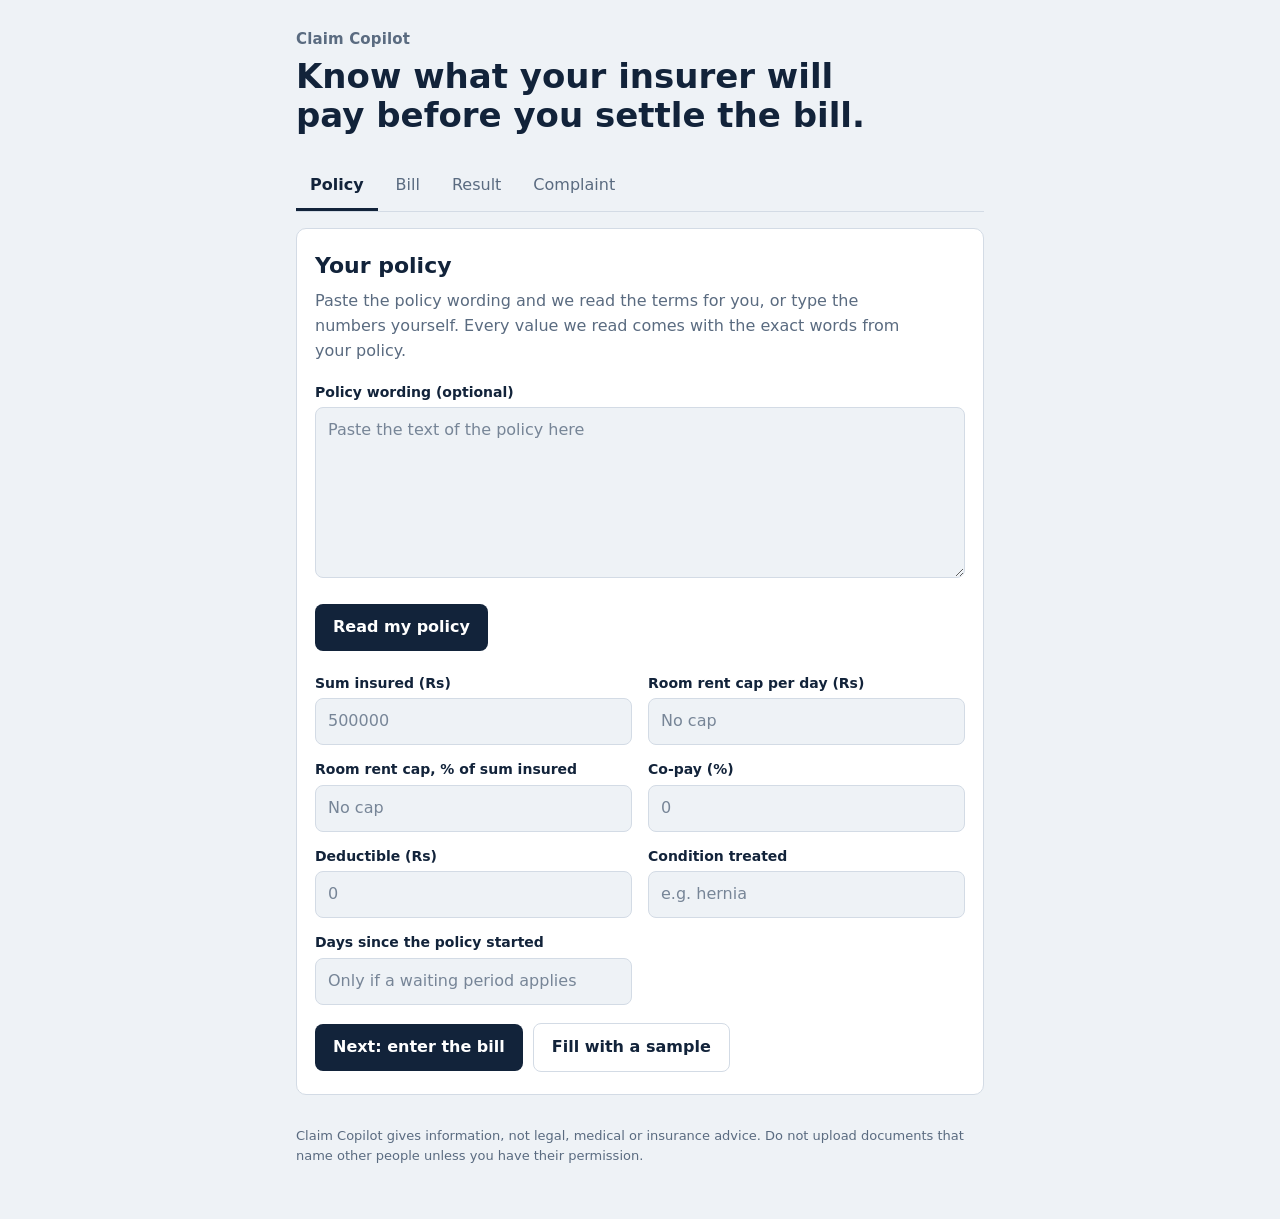
==== frontend/index.html @ 8feaf25f "Add Netlify frontend (receipt-style result, policy reading, complaint letter), CORS, clearer explana" ====
<!doctype html>
<html lang="en">
<head>
<meta charset="utf-8">
<meta name="viewport" content="width=device-width, initial-scale=1">
<title>Claim Copilot</title>
<meta name="description" content="Check what your health insurer will pay before you settle the hospital bill, and draft a complaint if a claim is cut.">
<link rel="stylesheet" href="styles.css">
</head>
<body>
<header class="top">
  <div class="wrap">
    <p class="brand">Claim Copilot</p>
    <p class="lede">Know what your insurer will pay before you settle the bill.</p>
  </div>
</header>

<main class="wrap">
  <nav class="steps" aria-label="Steps">
    <button class="step is-on" data-go="policy">Policy</button>
    <button class="step" data-go="bill">Bill</button>
    <button class="step" data-go="result">Result</button>
    <button class="step" data-go="letter">Complaint</button>
  </nav>

  <section id="policy" class="panel is-on" aria-labelledby="h-policy">
    <h2 id="h-policy">Your policy</h2>
    <p class="hint">Paste the policy wording and we read the terms for you, or type the numbers yourself. Every value we read comes with the exact words from your policy.</p>

    <label for="policy-text">Policy wording (optional)</label>
    <textarea id="policy-text" rows="6" placeholder="Paste the text of the policy here"></textarea>
    <div class="row">
      <button id="read-policy" class="btn">Read my policy</button>
      <span id="read-status" class="status" role="status"></span>
    </div>
    <div id="citations" class="citations" hidden></div>

    <div class="grid">
      <div><label for="f-si">Sum insured (Rs)</label><input id="f-si" inputmode="decimal" placeholder="500000"></div>
      <div><label for="f-cap">Room rent cap per day (Rs)</label><input id="f-cap" inputmode="decimal" placeholder="No cap"></div>
      <div><label for="f-pct">Room rent cap, % of sum insured</label><input id="f-pct" inputmode="decimal" placeholder="No cap"></div>
      <div><label for="f-copay">Co-pay (%)</label><input id="f-copay" inputmode="decimal" placeholder="0"></div>
      <div><label for="f-ded">Deductible (Rs)</label><input id="f-ded" inputmode="decimal" placeholder="0"></div>
      <div><label for="f-cond">Condition treated</label><input id="f-cond" placeholder="e.g. hernia"></div>
      <div><label for="f-age">Days since the policy started</label><input id="f-age" inputmode="numeric" placeholder="Only if a waiting period applies"></div>
    </div>
    <div class="row">
      <button class="btn" data-go="bill">Next: enter the bill</button>
      <button id="sample" class="btn quiet">Fill with a sample</button>
    </div>
  </section>

  <section id="bill" class="panel" aria-labelledby="h-bill">
    <h2 id="h-bill">The hospital bill</h2>
    <p class="hint">One line per item on the itemized bill. For room charges, add the number of days.</p>
    <div id="lines" class="lines"></div>
    <div class="row">
      <button id="add-line" class="btn quiet">Add a line</button>
      <label class="inline" for="f-proc">Procedure (optional)</label>
      <input id="f-proc" placeholder="e.g. knee replacement">
    </div>
    <p id="bill-total" class="total"></p>
    <div class="row">
      <button id="calc" class="btn">Check the bill</button>
      <span id="calc-status" class="status" role="status"></span>
    </div>
  </section>

  <section id="result" class="panel" aria-labelledby="h-result">
    <h2 id="h-result">What to expect</h2>
    <p class="empty" id="result-empty">Enter your policy and bill first, then check the bill.</p>
    <div id="receipt" class="receipt" hidden></div>
    <div id="findings" hidden>
      <h3>Worth asking the hospital</h3>
      <ul id="findings-list" class="findings"></ul>
    </div>
    <p class="fine">This is an estimate from the terms you gave us, not a decision by your insurer. The insurer's own assessment is final.</p>
    <div class="row"><button class="btn" data-go="letter" id="to-letter" hidden>Draft a complaint</button></div>
  </section>

  <section id="letter" class="panel" aria-labelledby="h-letter">
    <h2 id="h-letter">If the claim is rejected or cut</h2>
    <p class="hint">Start with the insurer. If they do not resolve it, the next steps are IRDAI's grievance system and then the Insurance Ombudsman. Check current time limits before you send.</p>
    <div class="grid">
      <div><label for="g-level">Send to</label>
        <select id="g-level">
          <option value="insurer_grievance_officer">Insurer's grievance officer</option>
          <option value="irdai">IRDAI grievance system</option>
          <option value="ombudsman">Insurance Ombudsman</option>
        </select></div>
      <div><label for="g-name">Your name</label><input id="g-name" placeholder="Your name"></div>
      <div><label for="g-insurer">Insurer</label><input id="g-insurer" placeholder="Insurer name"></div>
      <div><label for="g-policy">Policy number</label><input id="g-policy" placeholder="Policy number"></div>
      <div><label for="g-claim">Claim number</label><input id="g-claim" placeholder="Claim number"></div>
      <div><label for="g-amt">Amount in dispute (Rs)</label><input id="g-amt" inputmode="decimal"></div>
    </div>
    <label for="g-reason">Reason the insurer gave</label>
    <textarea id="g-reason" rows="2" placeholder="Copy the reason from the rejection or deduction letter"></textarea>
    <div class="row">
      <button id="draft" class="btn">Write the letter</button>
      <button id="copy" class="btn quiet" hidden>Copy letter</button>
      <span id="g-status" class="status" role="status"></span>
    </div>
    <pre id="letter-out" class="letter" hidden></pre>
  </section>
</main>

<footer class="wrap foot">
  <p>Claim Copilot gives information, not legal, medical or insurance advice. Do not upload documents that name other people unless you have their permission.</p>
</footer>

<script src="config.js"></script>
<script src="app.js"></script>
</body>
</html>
---- frontend/styles.css ----
:root {
  --bg: #eef2f6;
  --card: #ffffff;
  --ink: #12233a;
  --muted: #5a6b80;
  --line: #d3dbe5;
  --pay: #0b7a6b;       /* what the insurer pays */
  --cut: #a85a00;       /* deductions */
  --focus: #1b5fd1;
  --btn: #12233a;
  --btn-ink: #ffffff;
}
@media (prefers-color-scheme: dark) {
  :root {
    --bg: #0e1724; --card: #162234; --ink: #e8eef6; --muted: #98a8bc; --line: #2a3a50;
    --pay: #4fc3b0; --cut: #f0a954; --focus: #7aa9f5; --btn: #e8eef6; --btn-ink: #0e1724;
  }
}
* { box-sizing: border-box; }
body { margin: 0; background: var(--bg); color: var(--ink); font: 16px/1.55 system-ui, -apple-system, "Segoe UI", Roboto, sans-serif; }
.wrap { max-width: 720px; margin: 0 auto; padding: 0 16px; }
.top { padding: 28px 0 8px; }
.brand { margin: 0; font-weight: 700; font-size: 15px; color: var(--muted); letter-spacing: .01em; }
.lede { margin: 6px 0 0; font-size: clamp(24px, 6vw, 34px); line-height: 1.15; font-weight: 700; max-width: 18em; }

.steps { display: flex; gap: 4px; margin: 20px 0 16px; border-bottom: 1px solid var(--line); overflow-x: auto; }
.step { background: none; border: 0; border-bottom: 3px solid transparent; padding: 10px 14px; font: inherit; color: var(--muted); cursor: pointer; white-space: nowrap; }
.step.is-on { color: var(--ink); border-bottom-color: var(--ink); font-weight: 600; }

.panel { display: none; background: var(--card); border: 1px solid var(--line); border-radius: 10px; padding: 20px 18px 22px; }
.panel.is-on { display: block; }
h2 { margin: 0 0 6px; font-size: 22px; }
h3 { margin: 24px 0 8px; font-size: 16px; }
.hint { color: var(--muted); margin: 0 0 18px; max-width: 60ch; }
label { display: block; font-size: 14px; font-weight: 600; margin: 14px 0 4px; }
label.inline { display: inline-block; margin: 0 8px 0 12px; }
input, select, textarea { width: 100%; font: inherit; color: var(--ink); background: var(--bg); border: 1px solid var(--line); border-radius: 8px; padding: 10px 12px; }
textarea { resize: vertical; }
input::placeholder, textarea::placeholder { color: var(--muted); opacity: .8; }
:focus-visible { outline: 3px solid var(--focus); outline-offset: 2px; }
.grid { display: grid; grid-template-columns: repeat(auto-fit, minmax(210px, 1fr)); gap: 0 16px; margin-top: 8px; }
.row { display: flex; flex-wrap: wrap; align-items: center; gap: 10px; margin-top: 18px; }
.row input { width: auto; flex: 1 1 180px; }
.btn { background: var(--btn); color: var(--btn-ink); border: 0; border-radius: 8px; padding: 11px 18px; font: inherit; font-weight: 600; cursor: pointer; }
.btn.quiet { background: transparent; color: var(--ink); border: 1px solid var(--line); }
.btn:disabled { opacity: .5; cursor: progress; }
.status { color: var(--muted); font-size: 14px; }
.status.err { color: var(--cut); }

.citations { margin-top: 14px; border-left: 3px solid var(--pay); padding: 4px 0 4px 12px; font-size: 14px; }
.citations p { margin: 6px 0; }
.citations q { color: var(--muted); }
.citations .skipped { color: var(--cut); }

.lines { display: grid; gap: 10px; }
.line { display: grid; grid-template-columns: 1fr; gap: 6px; padding: 12px; border: 1px solid var(--line); border-radius: 8px; }
.line .pair { display: grid; grid-template-columns: 1fr 1fr 70px 36px; gap: 8px; }
.line .rm { background: none; border: 1px solid var(--line); border-radius: 8px; color: var(--muted); cursor: pointer; font-size: 18px; }
@media (max-width: 520px) { .line .pair { grid-template-columns: 1fr 1fr; } .line .pair .rm { grid-column: 2; } }
.total { font-weight: 600; margin: 14px 0 0; }

/* the receipt: the one element designed to be remembered */
.receipt { border: 1px solid var(--ink); border-radius: 4px; padding: 6px 0; margin: 14px 0 6px; background: var(--card); }
.r-row { display: flex; justify-content: space-between; gap: 16px; padding: 10px 16px; font-variant-numeric: tabular-nums; }
.r-row .amt { white-space: nowrap; font-weight: 600; }
.r-cut { color: var(--cut); border-top: 1px dashed var(--line); }
.r-cut .what { max-width: 36ch; }
.r-cite { margin: -6px 16px 8px; padding-left: 10px; border-left: 2px solid var(--cut); color: var(--muted); font-size: 13px; }
.r-sum { border-top: 2px solid var(--ink); font-size: 20px; }
.r-sum.pay .amt { color: var(--pay); }
.r-sum.you { border-top: 1px dashed var(--line); }
.r-warn { margin: 6px 16px 10px; font-size: 14px; color: var(--cut); }
.findings { padding-left: 18px; margin: 0; }
.findings li { margin: 8px 0; }
.empty, .fine { color: var(--muted); font-size: 14px; }
.letter { white-space: pre-wrap; background: var(--bg); border: 1px solid var(--line); border-radius: 8px; padding: 14px; margin-top: 16px; font: 14px/1.5 inherit; }
.foot { color: var(--muted); font-size: 13px; padding-top: 18px; padding-bottom: 40px; }
[hidden] { display: none !important; }
@media (prefers-reduced-motion: no-preference) {
  .receipt:not([hidden]) { animation: print .35s ease-out; }
  @keyframes print { from { clip-path: inset(0 0 100% 0); } to { clip-path: inset(0 0 0 0); } }
}
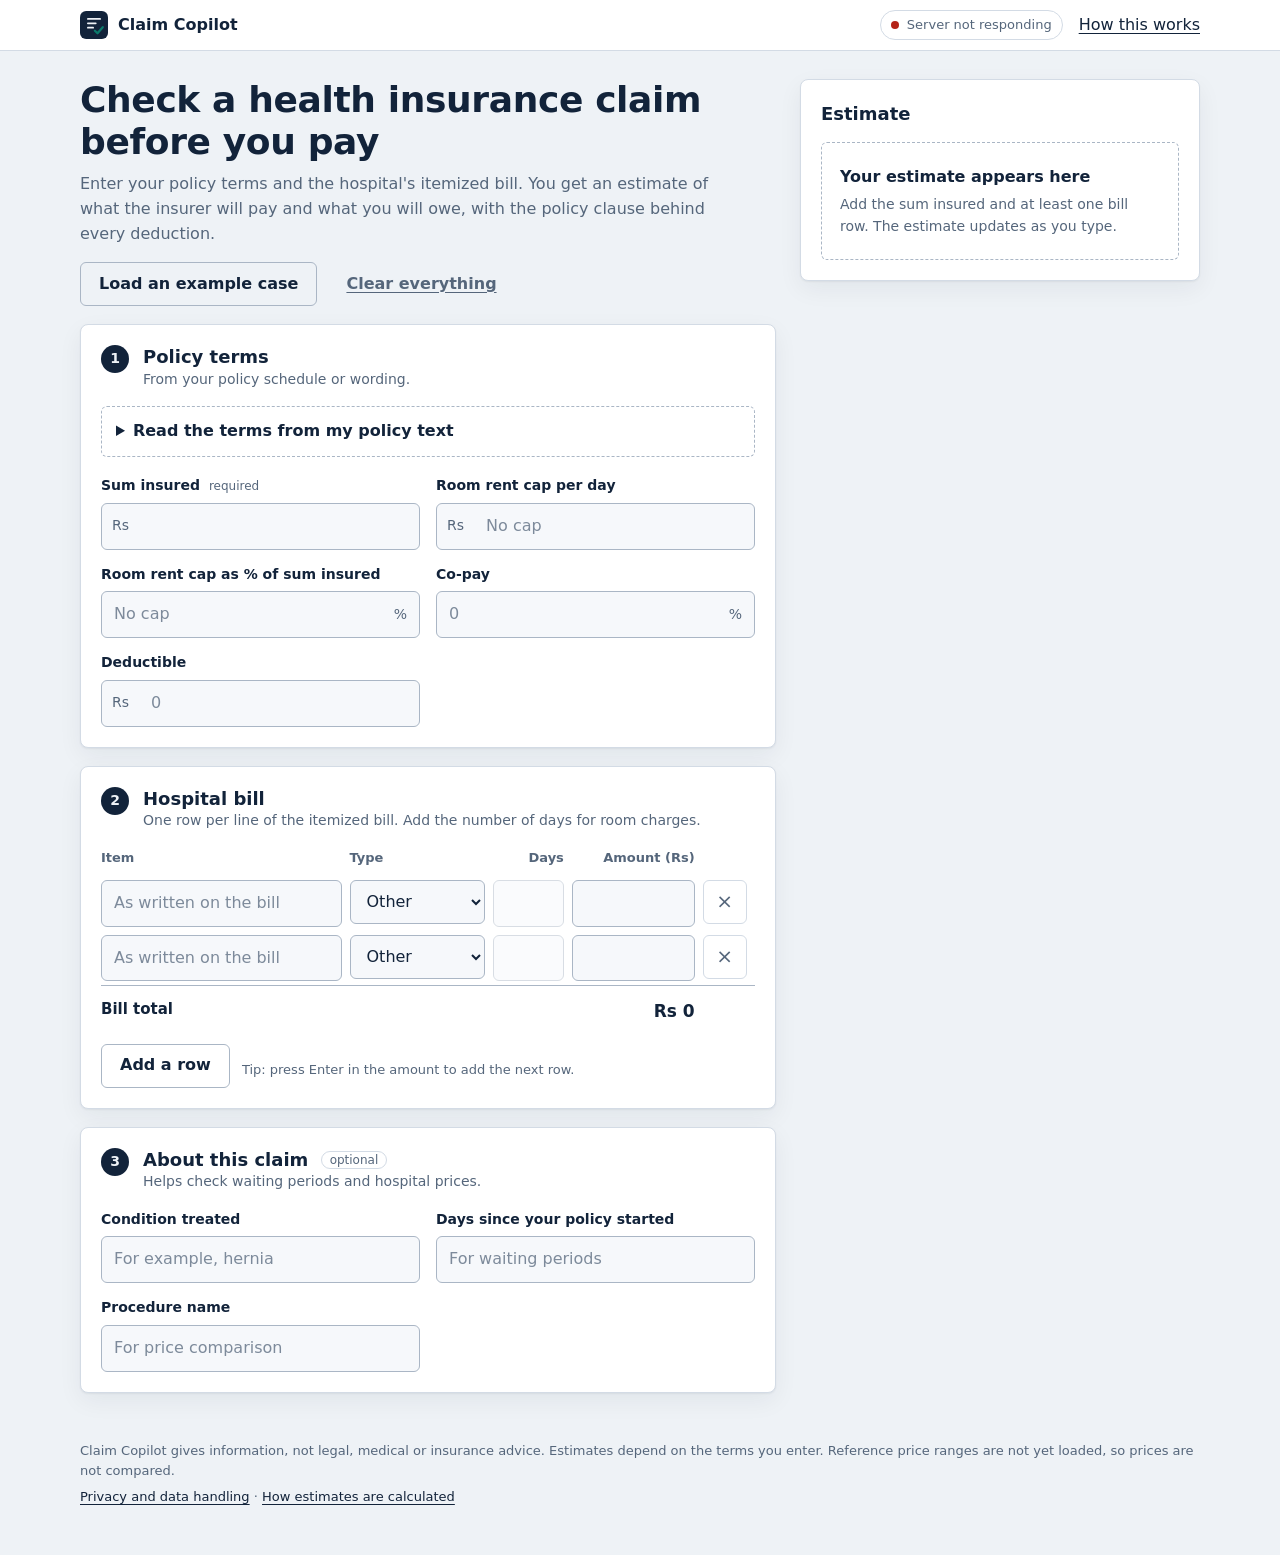
==== commit 4f92bbfb: "Redesign frontend: two-column workspace, live receipt, bill table, letter composer, print, CSP heade" ====
--- a/frontend/index.html
+++ b/frontend/index.html
@@ -3,111 +3,218 @@
 <head>
 <meta charset="utf-8">
 <meta name="viewport" content="width=device-width, initial-scale=1">
-<title>Claim Copilot</title>
-<meta name="description" content="Check what your health insurer will pay before you settle the hospital bill, and draft a complaint if a claim is cut.">
+<title>Claim Copilot: check a health insurance claim before you pay</title>
+<meta name="description" content="Estimate what your health insurer will pay, see exactly why, and draft a complaint if a claim is cut.">
+<meta name="referrer" content="no-referrer">
+<link rel="icon" href="icon.svg" type="image/svg+xml">
 <link rel="stylesheet" href="styles.css">
 </head>
 <body>
-<header class="top">
-  <div class="wrap">
-    <p class="brand">Claim Copilot</p>
-    <p class="lede">Know what your insurer will pay before you settle the bill.</p>
+<a class="skip" href="#workspace">Skip to the form</a>
+
+<header class="appbar">
+  <div class="appbar-in">
+    <a class="brand" href="./" aria-label="Claim Copilot home">
+      <svg class="mark" viewBox="0 0 32 32" aria-hidden="true"><rect width="32" height="32" rx="7" fill="currentColor"/><path d="M9 9h14M9 14h9M9 19h6" stroke="var(--bg)" stroke-width="2" stroke-linecap="round" fill="none"/><path d="M17 22.5l3 3 6-7" stroke="var(--pay)" stroke-width="2.6" stroke-linecap="round" stroke-linejoin="round" fill="none"/></svg>
+      <span>Claim Copilot</span>
+    </a>
+    <div class="appbar-r">
+      <p id="api-status" class="pill" data-state="checking" role="status"><span class="dot" aria-hidden="true"></span><span id="api-status-text">Connecting to the server</span></p>
+      <button class="link" id="open-method" type="button">How this works</button>
+    </div>
   </div>
 </header>
 
-<main class="wrap">
-  <nav class="steps" aria-label="Steps">
-    <button class="step is-on" data-go="policy">Policy</button>
-    <button class="step" data-go="bill">Bill</button>
-    <button class="step" data-go="result">Result</button>
-    <button class="step" data-go="letter">Complaint</button>
-  </nav>
-
-  <section id="policy" class="panel is-on" aria-labelledby="h-policy">
-    <h2 id="h-policy">Your policy</h2>
-    <p class="hint">Paste the policy wording and we read the terms for you, or type the numbers yourself. Every value we read comes with the exact words from your policy.</p>
-
-    <label for="policy-text">Policy wording (optional)</label>
-    <textarea id="policy-text" rows="6" placeholder="Paste the text of the policy here"></textarea>
-    <div class="row">
-      <button id="read-policy" class="btn">Read my policy</button>
-      <span id="read-status" class="status" role="status"></span>
-    </div>
-    <div id="citations" class="citations" hidden></div>
-
-    <div class="grid">
-      <div><label for="f-si">Sum insured (Rs)</label><input id="f-si" inputmode="decimal" placeholder="500000"></div>
-      <div><label for="f-cap">Room rent cap per day (Rs)</label><input id="f-cap" inputmode="decimal" placeholder="No cap"></div>
-      <div><label for="f-pct">Room rent cap, % of sum insured</label><input id="f-pct" inputmode="decimal" placeholder="No cap"></div>
-      <div><label for="f-copay">Co-pay (%)</label><input id="f-copay" inputmode="decimal" placeholder="0"></div>
-      <div><label for="f-ded">Deductible (Rs)</label><input id="f-ded" inputmode="decimal" placeholder="0"></div>
-      <div><label for="f-cond">Condition treated</label><input id="f-cond" placeholder="e.g. hernia"></div>
-      <div><label for="f-age">Days since the policy started</label><input id="f-age" inputmode="numeric" placeholder="Only if a waiting period applies"></div>
-    </div>
-    <div class="row">
-      <button class="btn" data-go="bill">Next: enter the bill</button>
-      <button id="sample" class="btn quiet">Fill with a sample</button>
-    </div>
-  </section>
-
-  <section id="bill" class="panel" aria-labelledby="h-bill">
-    <h2 id="h-bill">The hospital bill</h2>
-    <p class="hint">One line per item on the itemized bill. For room charges, add the number of days.</p>
-    <div id="lines" class="lines"></div>
-    <div class="row">
-      <button id="add-line" class="btn quiet">Add a line</button>
-      <label class="inline" for="f-proc">Procedure (optional)</label>
-      <input id="f-proc" placeholder="e.g. knee replacement">
-    </div>
-    <p id="bill-total" class="total"></p>
-    <div class="row">
-      <button id="calc" class="btn">Check the bill</button>
-      <span id="calc-status" class="status" role="status"></span>
-    </div>
-  </section>
-
-  <section id="result" class="panel" aria-labelledby="h-result">
-    <h2 id="h-result">What to expect</h2>
-    <p class="empty" id="result-empty">Enter your policy and bill first, then check the bill.</p>
-    <div id="receipt" class="receipt" hidden></div>
-    <div id="findings" hidden>
-      <h3>Worth asking the hospital</h3>
-      <ul id="findings-list" class="findings"></ul>
-    </div>
-    <p class="fine">This is an estimate from the terms you gave us, not a decision by your insurer. The insurer's own assessment is final.</p>
-    <div class="row"><button class="btn" data-go="letter" id="to-letter" hidden>Draft a complaint</button></div>
-  </section>
-
-  <section id="letter" class="panel" aria-labelledby="h-letter">
-    <h2 id="h-letter">If the claim is rejected or cut</h2>
-    <p class="hint">Start with the insurer. If they do not resolve it, the next steps are IRDAI's grievance system and then the Insurance Ombudsman. Check current time limits before you send.</p>
-    <div class="grid">
-      <div><label for="g-level">Send to</label>
+<main class="layout">
+  <div class="workspace" id="workspace">
+    <div class="intro">
+      <h1>Check a health insurance claim before you pay</h1>
+      <p>Enter your policy terms and the hospital's itemized bill. You get an estimate of what the insurer will pay and what you will owe, with the policy clause behind every deduction.</p>
+      <div class="intro-actions">
+        <button class="btn quiet" id="sample" type="button">Load an example case</button>
+        <button class="btn text" id="reset" type="button">Clear everything</button>
+      </div>
+    </div>
+
+    <section class="card" aria-labelledby="h-policy">
+      <header class="card-h">
+        <span class="num" aria-hidden="true">1</span>
+        <div><h2 id="h-policy">Policy terms</h2><p class="sub">From your policy schedule or wording.</p></div>
+      </header>
+
+      <details class="reader" id="reader">
+        <summary>Read the terms from my policy text</summary>
+        <div class="reader-body">
+          <label for="policy-text">Paste the policy wording</label>
+          <textarea id="policy-text" rows="6" maxlength="60000" placeholder="Paste text copied from your policy document"></textarea>
+          <p class="note">The text is sent to our server and to an AI provider (Groq) to find the terms. We do not save it. Every value it finds must match your own words, or it is discarded. <button class="link" type="button" data-open="privacy">Details</button></p>
+          <div class="row">
+            <button id="read-policy" class="btn" type="button">Read terms</button>
+            <span id="read-status" class="status" role="status"></span>
+          </div>
+        </div>
+      </details>
+
+      <div class="grid">
+        <div class="field"><label for="f-si">Sum insured <span class="req">required</span></label>
+          <div class="affix"><span>Rs</span><input id="f-si" inputmode="decimal" autocomplete="off" aria-describedby="e-si"></div>
+          <p class="err" id="e-si" hidden></p></div>
+        <div class="field"><label for="f-cap">Room rent cap per day</label>
+          <div class="affix"><span>Rs</span><input id="f-cap" inputmode="decimal" autocomplete="off" placeholder="No cap" aria-describedby="e-cap"></div>
+          <p class="err" id="e-cap" hidden></p></div>
+        <div class="field"><label for="f-pct">Room rent cap as % of sum insured</label>
+          <div class="affix"><input id="f-pct" inputmode="decimal" autocomplete="off" placeholder="No cap" aria-describedby="e-pct"><span class="after">%</span></div>
+          <p class="err" id="e-pct" hidden></p></div>
+        <div class="field"><label for="f-copay">Co-pay</label>
+          <div class="affix"><input id="f-copay" inputmode="decimal" autocomplete="off" placeholder="0" aria-describedby="e-copay"><span class="after">%</span></div>
+          <p class="err" id="e-copay" hidden></p></div>
+        <div class="field"><label for="f-ded">Deductible</label>
+          <div class="affix"><span>Rs</span><input id="f-ded" inputmode="decimal" autocomplete="off" placeholder="0" aria-describedby="e-ded"></div>
+          <p class="err" id="e-ded" hidden></p></div>
+      </div>
+
+      <div id="terms" class="terms" hidden>
+        <h3>Other terms found in your policy</h3>
+        <ul id="terms-list" class="chips"></ul>
+      </div>
+      <div id="citations" class="citations" hidden>
+        <h3>Where each value came from</h3>
+        <ul id="citations-list"></ul>
+      </div>
+    </section>
+
+    <section class="card" aria-labelledby="h-bill">
+      <header class="card-h">
+        <span class="num" aria-hidden="true">2</span>
+        <div><h2 id="h-bill">Hospital bill</h2><p class="sub">One row per line of the itemized bill. Add the number of days for room charges.</p></div>
+      </header>
+      <div class="table-wrap">
+        <table class="bill" id="bill">
+          <thead><tr><th scope="col">Item</th><th scope="col">Type</th><th scope="col" class="r">Days</th><th scope="col" class="r">Amount (Rs)</th><th scope="col"><span class="sr">Remove</span></th></tr></thead>
+          <tbody id="lines"></tbody>
+          <tfoot><tr><th scope="row" colspan="3">Bill total</th><td class="r total" id="bill-total">Rs 0</td><td></td></tr></tfoot>
+        </table>
+      </div>
+      <p class="err" id="e-bill" hidden></p>
+      <div class="row"><button id="add-line" class="btn quiet" type="button">Add a row</button><span class="note">Tip: press Enter in the amount to add the next row.</span></div>
+    </section>
+
+    <section class="card" aria-labelledby="h-claim">
+      <header class="card-h">
+        <span class="num" aria-hidden="true">3</span>
+        <div><h2 id="h-claim">About this claim <span class="opt">optional</span></h2><p class="sub">Helps check waiting periods and hospital prices.</p></div>
+      </header>
+      <div class="grid">
+        <div class="field"><label for="f-cond">Condition treated</label><input id="f-cond" autocomplete="off" placeholder="For example, hernia"></div>
+        <div class="field"><label for="f-age">Days since your policy started</label><input id="f-age" inputmode="numeric" autocomplete="off" placeholder="For waiting periods" aria-describedby="e-age"><p class="err" id="e-age" hidden></p></div>
+        <div class="field"><label for="f-proc">Procedure name</label><input id="f-proc" autocomplete="off" placeholder="For price comparison"></div>
+      </div>
+    </section>
+  </div>
+
+  <aside class="estimate" id="estimate" aria-labelledby="h-est">
+    <div class="est-in">
+      <div class="est-head"><h2 id="h-est">Estimate</h2><span id="est-state" class="est-state" role="status"></span></div>
+
+      <div id="est-empty" class="empty">
+        <p class="empty-t">Your estimate appears here</p>
+        <p>Add the sum insured and at least one bill row. The estimate updates as you type.</p>
+      </div>
+      <div id="est-error" class="est-error" hidden role="alert"><p id="est-error-text"></p><button id="est-retry" class="btn quiet" type="button">Try again</button></div>
+
+      <div id="est-body" hidden>
+        <div class="print-only print-head"><strong>Claim Copilot estimate</strong><span id="print-date"></span></div>
+        <div class="split" aria-hidden="true"><span id="bar-pay"></span><span id="bar-you"></span></div>
+        <div class="receipt" id="receipt"></div>
+
+        <div id="findings" class="findings" hidden>
+          <h3>Worth asking the hospital</h3>
+          <ul id="findings-list"></ul>
+        </div>
+
+        <details class="used" id="used"><summary>Terms used for this estimate</summary><dl id="used-list"></dl></details>
+
+        <p class="fine">An estimate from the terms you entered, not a decision by your insurer. The insurer's own assessment is final.</p>
+        <div class="est-actions">
+          <button class="btn" id="open-letter" type="button">Draft a complaint</button>
+          <button class="btn quiet" id="print" type="button">Print or save as PDF</button>
+        </div>
+      </div>
+    </div>
+  </aside>
+</main>
+
+<div class="mbar" id="mbar" hidden>
+  <div><span class="mbar-l">Insurer pays about</span><strong id="mbar-v"></strong></div>
+  <a class="btn" href="#estimate">See estimate</a>
+</div>
+
+<footer class="foot">
+  <p>Claim Copilot gives information, not legal, medical or insurance advice. Estimates depend on the terms you enter. Reference price ranges are not yet loaded, so prices are not compared.</p>
+  <p><button class="link" type="button" data-open="privacy">Privacy and data handling</button> · <button class="link" type="button" data-open="method">How estimates are calculated</button></p>
+</footer>
+
+<dialog id="dlg-letter" aria-labelledby="h-letter">
+  <form method="dialog" class="dlg-h"><h2 id="h-letter">Complaint letter</h2><button class="x" aria-label="Close">×</button></form>
+  <div class="dlg-b letter-grid">
+    <div>
+      <p class="sub">Start with the insurer. If they do not resolve it, the next steps are IRDAI's grievance system, then the Insurance Ombudsman. Confirm current time limits before you send.</p>
+      <div class="field"><label for="g-level">Send to</label>
         <select id="g-level">
           <option value="insurer_grievance_officer">Insurer's grievance officer</option>
           <option value="irdai">IRDAI grievance system</option>
           <option value="ombudsman">Insurance Ombudsman</option>
         </select></div>
-      <div><label for="g-name">Your name</label><input id="g-name" placeholder="Your name"></div>
-      <div><label for="g-insurer">Insurer</label><input id="g-insurer" placeholder="Insurer name"></div>
-      <div><label for="g-policy">Policy number</label><input id="g-policy" placeholder="Policy number"></div>
-      <div><label for="g-claim">Claim number</label><input id="g-claim" placeholder="Claim number"></div>
-      <div><label for="g-amt">Amount in dispute (Rs)</label><input id="g-amt" inputmode="decimal"></div>
-    </div>
-    <label for="g-reason">Reason the insurer gave</label>
-    <textarea id="g-reason" rows="2" placeholder="Copy the reason from the rejection or deduction letter"></textarea>
-    <div class="row">
-      <button id="draft" class="btn">Write the letter</button>
-      <button id="copy" class="btn quiet" hidden>Copy letter</button>
-      <span id="g-status" class="status" role="status"></span>
-    </div>
-    <pre id="letter-out" class="letter" hidden></pre>
-  </section>
-</main>
-
-<footer class="wrap foot">
-  <p>Claim Copilot gives information, not legal, medical or insurance advice. Do not upload documents that name other people unless you have their permission.</p>
-</footer>
+      <div class="field"><label for="g-name">Your name</label><input id="g-name" autocomplete="name"></div>
+      <div class="field"><label for="g-insurer">Insurer</label><input id="g-insurer" autocomplete="off"></div>
+      <div class="field"><label for="g-policy">Policy number</label><input id="g-policy" autocomplete="off"></div>
+      <div class="field"><label for="g-claim">Claim number</label><input id="g-claim" autocomplete="off"></div>
+      <div class="field"><label for="g-amt">Amount in dispute (Rs)</label><input id="g-amt" inputmode="decimal" autocomplete="off"></div>
+      <div class="field"><label for="g-reason">Reason the insurer gave</label><textarea id="g-reason" rows="3" placeholder="Copy it from the insurer's rejection or deduction letter"></textarea></div>
+      <p class="note">These details stay in your browser and are sent only to build the letter text.</p>
+    </div>
+    <div>
+      <label for="letter-out">Letter (you can edit it)</label>
+      <textarea id="letter-out" class="letter" rows="22"></textarea>
+      <div class="row">
+        <button class="btn" id="g-copy" type="button">Copy</button>
+        <button class="btn quiet" id="g-download" type="button">Download .txt</button>
+        <button class="btn quiet" id="g-regen" type="button">Rebuild from the form</button>
+        <span id="g-status" class="status" role="status"></span>
+      </div>
+    </div>
+  </div>
+</dialog>
+
+<dialog id="dlg-method" aria-labelledby="h-method">
+  <form method="dialog" class="dlg-h"><h2 id="h-method">How estimates are calculated</h2><button class="x" aria-label="Close">×</button></form>
+  <div class="dlg-b prose">
+    <p>The estimate comes from fixed rules, not from an AI model. An AI model is used only to read policy text you paste in, and only values it can back with your own words are kept.</p>
+    <ol>
+      <li><strong>Exclusions and waiting periods.</strong> If the condition is excluded, or the waiting period has not passed, nothing is payable.</li>
+      <li><strong>Non-payable items</strong> you marked are removed.</li>
+      <li><strong>Room rent cap.</strong> If the daily room rent is above the cap, the room is limited to the cap and related charges (doctor fees, surgery, OT, nursing, tests, procedures) are reduced in the same proportion.</li>
+      <li><strong>Sub-limits</strong> cap individual categories.</li>
+      <li><strong>Co-pay</strong> is taken off what remains.</li>
+      <li><strong>Deductible</strong> is taken off next.</li>
+      <li><strong>Sum insured</strong> is the final ceiling.</li>
+    </ol>
+    <p>Policies differ. Some apply co-pay before sub-limits, or scale different charges under a room rent cap. If your policy says otherwise, the estimate can be off, which is why every deduction shows the clause it relied on.</p>
+  </div>
+</dialog>
+
+<dialog id="dlg-privacy" aria-labelledby="h-privacy">
+  <form method="dialog" class="dlg-h"><h2 id="h-privacy">Privacy and data handling</h2><button class="x" aria-label="Close">×</button></form>
+  <div class="dlg-b prose">
+    <ul>
+      <li><strong>Estimates and bills.</strong> The numbers you enter are sent to our server to run the calculation. The server does not save them or write them to logs.</li>
+      <li><strong>Policy text.</strong> If you use "Read terms", the text is sent to our server and on to an AI provider (Groq) to find the terms. Groq's own terms govern what it does with the text. Leave names, policy numbers and ID numbers out of what you paste.</li>
+      <li><strong>Your browser.</strong> Nothing is kept after you close or reload the page.</li>
+      <li><strong>Other people.</strong> Only enter details about another person, such as a family member, if you have their permission.</li>
+    </ul>
+    <p>This is an early version. The legal review of how health and financial documents may be handled is still open.</p>
+  </div>
+</dialog>
 
 <script src="config.js"></script>
 <script src="app.js"></script>
--- a/frontend/styles.css
+++ b/frontend/styles.css
@@ -1,82 +1,190 @@
 :root {
-  --bg: #eef2f6;
-  --card: #ffffff;
-  --ink: #12233a;
-  --muted: #5a6b80;
-  --line: #d3dbe5;
-  --pay: #0b7a6b;       /* what the insurer pays */
-  --cut: #a85a00;       /* deductions */
-  --focus: #1b5fd1;
-  --btn: #12233a;
-  --btn-ink: #ffffff;
+  color-scheme: light dark;
+  --bg: #eef2f6; --surface: #ffffff; --raised: #f6f8fb; --ink: #12233a; --muted: #55667b; --line: #d3dbe5; --line-strong: #aab6c5;
+  --pay: #0b7a6b; --pay-bg: #dff3ee; --cut: #a85a00; --cut-bg: #fbeedb; --you: #12233a; --err: #b42318;
+  --focus: #1b5fd1; --btn: #12233a; --btn-ink: #ffffff;
+  --r: 8px; --shadow: 0 1px 2px rgba(18, 35, 58, .06), 0 8px 24px rgba(18, 35, 58, .06);
 }
 @media (prefers-color-scheme: dark) {
-  :root {
-    --bg: #0e1724; --card: #162234; --ink: #e8eef6; --muted: #98a8bc; --line: #2a3a50;
-    --pay: #4fc3b0; --cut: #f0a954; --focus: #7aa9f5; --btn: #e8eef6; --btn-ink: #0e1724;
-  }
+  :root { --bg: #0d1520; --surface: #152033; --raised: #1b2940; --ink: #e8eef6; --muted: #9bacc0; --line: #2a3b52; --line-strong: #46597a;
+    --pay: #4fc3b0; --pay-bg: #123a37; --cut: #f0a954; --cut-bg: #3a2a12; --you: #e8eef6; --err: #ff8a7a;
+    --focus: #7aa9f5; --btn: #e8eef6; --btn-ink: #0d1520; --shadow: 0 1px 2px rgba(0,0,0,.4), 0 8px 24px rgba(0,0,0,.3); }
 }
 * { box-sizing: border-box; }
-body { margin: 0; background: var(--bg); color: var(--ink); font: 16px/1.55 system-ui, -apple-system, "Segoe UI", Roboto, sans-serif; }
-.wrap { max-width: 720px; margin: 0 auto; padding: 0 16px; }
-.top { padding: 28px 0 8px; }
-.brand { margin: 0; font-weight: 700; font-size: 15px; color: var(--muted); letter-spacing: .01em; }
-.lede { margin: 6px 0 0; font-size: clamp(24px, 6vw, 34px); line-height: 1.15; font-weight: 700; max-width: 18em; }
+html { scroll-behavior: smooth; }
+body { margin: 0; background: var(--bg); color: var(--ink); font: 16px/1.55 system-ui, -apple-system, "Segoe UI", Roboto, "Noto Sans", sans-serif; -webkit-font-smoothing: antialiased; }
+h1, h2, h3, p { margin: 0; }
+button, input, select, textarea { font: inherit; color: inherit; }
+:focus-visible { outline: 3px solid var(--focus); outline-offset: 2px; border-radius: 4px; }
+.sr { position: absolute; width: 1px; height: 1px; overflow: hidden; clip: rect(0 0 0 0); white-space: nowrap; }
+.skip { position: absolute; left: 8px; top: -60px; background: var(--btn); color: var(--btn-ink); padding: 8px 14px; border-radius: 6px; z-index: 50; }
+.skip:focus { top: 8px; }
+[hidden] { display: none !important; }
+.print-only { display: none; }
 
-.steps { display: flex; gap: 4px; margin: 20px 0 16px; border-bottom: 1px solid var(--line); overflow-x: auto; }
-.step { background: none; border: 0; border-bottom: 3px solid transparent; padding: 10px 14px; font: inherit; color: var(--muted); cursor: pointer; white-space: nowrap; }
-.step.is-on { color: var(--ink); border-bottom-color: var(--ink); font-weight: 600; }
+/* app bar */
+.appbar { background: var(--surface); border-bottom: 1px solid var(--line); position: sticky; top: 0; z-index: 20; }
+.appbar-in { max-width: 1160px; margin: 0 auto; padding: 10px 20px; display: flex; align-items: center; justify-content: space-between; gap: 12px; }
+.brand { display: flex; align-items: center; gap: 10px; font-weight: 700; color: var(--ink); text-decoration: none; }
+.mark { width: 28px; height: 28px; color: var(--ink); }
+.appbar-r { display: flex; align-items: center; gap: 16px; }
+.pill { display: inline-flex; align-items: center; gap: 8px; font-size: 13px; color: var(--muted); padding: 4px 10px; border: 1px solid var(--line); border-radius: 999px; }
+.dot { width: 8px; height: 8px; border-radius: 50%; background: var(--line-strong); }
+.pill[data-state="ready"] .dot { background: var(--pay); }
+.pill[data-state="checking"] .dot { background: var(--cut); }
+.pill[data-state="down"] .dot { background: var(--err); }
+@media (max-width: 640px) { .pill span:last-child { display: none; } .pill { padding: 6px; } }
+.link { background: none; border: 0; padding: 0; color: var(--ink); text-decoration: underline; text-underline-offset: 3px; cursor: pointer; font-size: inherit; }
 
-.panel { display: none; background: var(--card); border: 1px solid var(--line); border-radius: 10px; padding: 20px 18px 22px; }
-.panel.is-on { display: block; }
-h2 { margin: 0 0 6px; font-size: 22px; }
-h3 { margin: 24px 0 8px; font-size: 16px; }
-.hint { color: var(--muted); margin: 0 0 18px; max-width: 60ch; }
-label { display: block; font-size: 14px; font-weight: 600; margin: 14px 0 4px; }
-label.inline { display: inline-block; margin: 0 8px 0 12px; }
-input, select, textarea { width: 100%; font: inherit; color: var(--ink); background: var(--bg); border: 1px solid var(--line); border-radius: 8px; padding: 10px 12px; }
-textarea { resize: vertical; }
-input::placeholder, textarea::placeholder { color: var(--muted); opacity: .8; }
-:focus-visible { outline: 3px solid var(--focus); outline-offset: 2px; }
-.grid { display: grid; grid-template-columns: repeat(auto-fit, minmax(210px, 1fr)); gap: 0 16px; margin-top: 8px; }
-.row { display: flex; flex-wrap: wrap; align-items: center; gap: 10px; margin-top: 18px; }
-.row input { width: auto; flex: 1 1 180px; }
-.btn { background: var(--btn); color: var(--btn-ink); border: 0; border-radius: 8px; padding: 11px 18px; font: inherit; font-weight: 600; cursor: pointer; }
-.btn.quiet { background: transparent; color: var(--ink); border: 1px solid var(--line); }
-.btn:disabled { opacity: .5; cursor: progress; }
+/* layout */
+.layout { max-width: 1160px; margin: 0 auto; padding: 28px 20px 40px; display: grid; grid-template-columns: minmax(0, 1fr); gap: 24px; }
+@media (min-width: 960px) { .layout { grid-template-columns: minmax(0, 1fr) 400px; align-items: start; } .estimate { position: sticky; top: 72px; } }
+.workspace { display: grid; gap: 18px; }
+.intro h1 { font-size: clamp(26px, 4vw, 36px); line-height: 1.15; letter-spacing: -.01em; max-width: 20em; }
+.intro p { color: var(--muted); margin-top: 10px; max-width: 62ch; }
+.intro-actions { display: flex; gap: 10px; margin-top: 16px; flex-wrap: wrap; }
+
+.card { background: var(--surface); border: 1px solid var(--line); border-radius: var(--r); padding: 20px; box-shadow: var(--shadow); }
+.card-h { display: flex; gap: 14px; align-items: flex-start; margin-bottom: 16px; }
+.card-h h2 { font-size: 18px; line-height: 1.3; }
+.num { flex: none; width: 28px; height: 28px; border-radius: 50%; background: var(--ink); color: var(--bg); display: grid; place-items: center; font-weight: 700; font-size: 14px; }
+.sub { color: var(--muted); font-size: 14px; }
+.opt { font-size: 12px; font-weight: 500; color: var(--muted); border: 1px solid var(--line); border-radius: 999px; padding: 1px 8px; margin-left: 6px; vertical-align: middle; }
+.card h3 { font-size: 14px; margin: 18px 0 8px; }
+
+/* fields */
+.grid { display: grid; grid-template-columns: repeat(auto-fit, minmax(220px, 1fr)); gap: 14px 16px; }
+.field label, label { display: block; font-size: 14px; font-weight: 600; margin: 0 0 6px; }
+.req { font-weight: 500; color: var(--muted); font-size: 12px; margin-left: 4px; }
+input, select, textarea { width: 100%; background: var(--raised); border: 1px solid var(--line-strong); border-radius: 6px; padding: 10px 12px; min-height: 44px; }
+textarea { resize: vertical; line-height: 1.45; }
+input::placeholder, textarea::placeholder { color: var(--muted); opacity: .75; }
+input[aria-invalid="true"] { border-color: var(--err); }
+.affix { display: flex; align-items: stretch; background: var(--raised); border: 1px solid var(--line-strong); border-radius: 6px; }
+.affix:focus-within { outline: 3px solid var(--focus); outline-offset: 2px; }
+.affix input { border: 0; background: transparent; outline: 0; min-width: 0; }
+.affix span { display: grid; place-items: center; padding: 0 10px; color: var(--muted); font-size: 14px; }
+.affix .after { padding: 0 12px 0 0; }
+.err { color: var(--err); font-size: 13px; margin-top: 4px; }
+.note { color: var(--muted); font-size: 13px; margin-top: 8px; }
 .status { color: var(--muted); font-size: 14px; }
-.status.err { color: var(--cut); }
+.status.bad { color: var(--err); }
+.row { display: flex; gap: 12px; align-items: center; flex-wrap: wrap; margin-top: 14px; }
 
-.citations { margin-top: 14px; border-left: 3px solid var(--pay); padding: 4px 0 4px 12px; font-size: 14px; }
-.citations p { margin: 6px 0; }
-.citations q { color: var(--muted); }
-.citations .skipped { color: var(--cut); }
+.btn { background: var(--btn); color: var(--btn-ink); border: 1px solid var(--btn); border-radius: 6px; padding: 0 18px; min-height: 44px; font-weight: 600; cursor: pointer; text-decoration: none; display: inline-flex; align-items: center; justify-content: center; }
+.btn.quiet { background: transparent; color: var(--ink); border-color: var(--line-strong); }
+.btn.text { background: transparent; color: var(--muted); border-color: transparent; text-decoration: underline; text-underline-offset: 3px; }
+.btn:disabled { opacity: .55; cursor: progress; }
+.btn:hover:not(:disabled) { filter: brightness(1.12); }
+.btn.quiet:hover:not(:disabled) { background: var(--raised); filter: none; }
 
-.lines { display: grid; gap: 10px; }
-.line { display: grid; grid-template-columns: 1fr; gap: 6px; padding: 12px; border: 1px solid var(--line); border-radius: 8px; }
-.line .pair { display: grid; grid-template-columns: 1fr 1fr 70px 36px; gap: 8px; }
-.line .rm { background: none; border: 1px solid var(--line); border-radius: 8px; color: var(--muted); cursor: pointer; font-size: 18px; }
-@media (max-width: 520px) { .line .pair { grid-template-columns: 1fr 1fr; } .line .pair .rm { grid-column: 2; } }
-.total { font-weight: 600; margin: 14px 0 0; }
+/* policy reader */
+.reader { border: 1px dashed var(--line-strong); border-radius: 6px; margin-bottom: 18px; }
+.reader summary { padding: 12px 14px; cursor: pointer; font-weight: 600; }
+.reader-body { padding: 0 14px 14px; }
+.chips { list-style: none; margin: 0; padding: 0; display: flex; flex-wrap: wrap; gap: 8px; }
+.chip { display: inline-flex; align-items: center; gap: 6px; background: var(--raised); border: 1px solid var(--line-strong); border-radius: 999px; padding: 4px 6px 4px 12px; font-size: 14px; }
+.chip button { background: none; border: 0; cursor: pointer; color: var(--muted); font-size: 18px; line-height: 1; padding: 2px 6px; }
+.citations { margin-top: 6px; }
+.citations ul { list-style: none; margin: 0; padding: 0; display: grid; gap: 8px; }
+.citations li { border-left: 3px solid var(--pay); padding: 2px 0 2px 12px; font-size: 14px; }
+.citations .q { color: var(--muted); }
+.citations .skip-note { border-left-color: var(--cut); color: var(--cut); }
 
-/* the receipt: the one element designed to be remembered */
-.receipt { border: 1px solid var(--ink); border-radius: 4px; padding: 6px 0; margin: 14px 0 6px; background: var(--card); }
-.r-row { display: flex; justify-content: space-between; gap: 16px; padding: 10px 16px; font-variant-numeric: tabular-nums; }
+/* bill table */
+.table-wrap { overflow-x: auto; }
+.bill { width: 100%; border-collapse: collapse; font-variant-numeric: tabular-nums; }
+.bill th { text-align: left; font-size: 13px; color: var(--muted); font-weight: 600; padding: 0 8px 8px 0; }
+.bill td { padding: 4px 8px 4px 0; vertical-align: top; }
+.bill .r { text-align: right; }
+.bill td input[inputmode] { text-align: right; }
+.bill tbody td:nth-child(1) { width: 38%; } .bill tbody td:nth-child(2) { width: 22%; } .bill tbody td:nth-child(3) { width: 12%; } .bill tbody td:nth-child(4) { width: 20%; }
+.bill td input:disabled { opacity: .45; }
+.bill tfoot th, .bill tfoot td { border-top: 1px solid var(--line-strong); padding-top: 12px; font-size: 15px; color: var(--ink); }
+.bill .total { font-weight: 700; font-size: 17px; }
+.rm { background: none; border: 1px solid var(--line); border-radius: 6px; width: 44px; height: 44px; font-size: 20px; color: var(--muted); cursor: pointer; }
+.rm:hover { color: var(--err); border-color: var(--err); }
+@media (max-width: 640px) {
+  .bill thead { position: absolute; clip: rect(0 0 0 0); width: 1px; height: 1px; overflow: hidden; }
+  .bill tbody tr { display: grid; grid-template-columns: 1fr 1fr 44px; gap: 8px; padding: 12px 0; border-bottom: 1px solid var(--line); }
+  .bill tbody td { display: block; width: auto !important; padding: 0; }
+  .bill tbody td:nth-child(1) { grid-column: 1 / 4; }
+  .bill tbody td:nth-child(2) { grid-column: 1 / 4; }
+  .bill td::before { content: attr(data-label); display: block; font-size: 12px; color: var(--muted); margin-bottom: 2px; }
+  .bill td:nth-child(5)::before { content: ""; }
+  .bill tfoot tr { display: flex; justify-content: space-between; align-items: baseline; gap: 12px; }
+  .bill tfoot th, .bill tfoot td { display: block; width: auto; padding-right: 0; }
+  .bill tfoot td:last-child { display: none; } .bill .total { white-space: nowrap; }
+  .bill tfoot tr { border-top: 1px solid var(--line-strong); padding-top: 12px; } .bill tfoot th, .bill tfoot td { border-top: 0; padding-top: 0; }
+}
+
+/* estimate panel */
+.est-in { background: var(--surface); border: 1px solid var(--line); border-radius: var(--r); padding: 20px; box-shadow: var(--shadow); }
+.est-head { display: flex; justify-content: space-between; align-items: baseline; margin-bottom: 14px; }
+.est-head h2 { font-size: 18px; }
+.est-state { font-size: 13px; color: var(--muted); }
+.empty { border: 1px dashed var(--line-strong); border-radius: 6px; padding: 22px 18px; color: var(--muted); font-size: 14px; }
+.empty-t { color: var(--ink); font-weight: 600; margin-bottom: 4px; font-size: 16px; }
+.est-error { border: 1px solid var(--err); border-radius: 6px; padding: 14px; display: grid; gap: 10px; color: var(--err); }
+.est-error .btn { color: var(--ink); justify-self: start; }
+
+.split { display: flex; height: 10px; border-radius: 999px; overflow: hidden; background: var(--line); margin-bottom: 14px; }
+.split #bar-pay { background: var(--pay); } .split #bar-you { background: var(--you); opacity: .85; }
+
+.receipt { position: relative; background: var(--raised); border-radius: 4px 4px 0 0; padding: 4px 0 6px; font-variant-numeric: tabular-nums; margin-bottom: 14px; }
+.receipt::after { content: ""; position: absolute; left: 0; right: 0; bottom: -8px; height: 8px; background: radial-gradient(circle at 6px -1px, transparent 5.5px, var(--raised) 6px) repeat-x; background-size: 12px 8px; }
+.r-row { display: flex; justify-content: space-between; gap: 16px; padding: 10px 16px; }
 .r-row .amt { white-space: nowrap; font-weight: 600; }
-.r-cut { color: var(--cut); border-top: 1px dashed var(--line); }
-.r-cut .what { max-width: 36ch; }
-.r-cite { margin: -6px 16px 8px; padding-left: 10px; border-left: 2px solid var(--cut); color: var(--muted); font-size: 13px; }
-.r-sum { border-top: 2px solid var(--ink); font-size: 20px; }
-.r-sum.pay .amt { color: var(--pay); }
-.r-sum.you { border-top: 1px dashed var(--line); }
-.r-warn { margin: 6px 16px 10px; font-size: 14px; color: var(--cut); }
-.findings { padding-left: 18px; margin: 0; }
-.findings li { margin: 8px 0; }
-.empty, .fine { color: var(--muted); font-size: 14px; }
-.letter { white-space: pre-wrap; background: var(--bg); border: 1px solid var(--line); border-radius: 8px; padding: 14px; margin-top: 16px; font: 14px/1.5 inherit; }
-.foot { color: var(--muted); font-size: 13px; padding-top: 18px; padding-bottom: 40px; }
-[hidden] { display: none !important; }
+.r-cut { color: var(--cut); border-top: 1px dashed var(--line-strong); font-size: 14px; }
+.r-cut .what { max-width: 30ch; }
+.r-cite { margin: -4px 16px 10px; padding-left: 10px; border-left: 2px solid var(--cut); color: var(--muted); font-size: 13px; }
+.r-sum { border-top: 2px solid var(--ink); font-size: 18px; }
+.r-sum.pay .amt { color: var(--pay); font-size: 22px; }
+.r-sum.you { border-top: 1px dashed var(--line-strong); }
+.r-warn { margin: 4px 16px 10px; font-size: 13px; color: var(--cut); }
+.findings h3 { font-size: 14px; margin: 18px 0 6px; }
+.findings ul { margin: 0; padding-left: 18px; font-size: 14px; display: grid; gap: 6px; }
+.used { margin-top: 16px; font-size: 14px; }
+.used summary { cursor: pointer; color: var(--muted); }
+.used dl { display: grid; grid-template-columns: auto 1fr; gap: 4px 14px; margin: 10px 0 0; }
+.used dt { color: var(--muted); } .used dd { margin: 0; text-align: right; font-variant-numeric: tabular-nums; }
+.fine { color: var(--muted); font-size: 13px; margin-top: 16px; }
+.est-actions { display: flex; flex-wrap: wrap; gap: 10px; margin-top: 16px; }
 @media (prefers-reduced-motion: no-preference) {
-  .receipt:not([hidden]) { animation: print .35s ease-out; }
-  @keyframes print { from { clip-path: inset(0 0 100% 0); } to { clip-path: inset(0 0 0 0); } }
+  .receipt, .split span { transition: all .25s ease; }
 }
+
+/* mobile summary bar */
+.mbar { position: fixed; left: 0; right: 0; bottom: 0; z-index: 15; background: var(--surface); border-top: 1px solid var(--line-strong); padding: 10px 16px calc(10px + env(safe-area-inset-bottom)); display: flex; justify-content: space-between; align-items: center; gap: 12px; box-shadow: 0 -4px 16px rgba(0,0,0,.08); }
+.mbar-l { display: block; font-size: 12px; color: var(--muted); } .mbar strong { color: var(--pay); font-size: 19px; font-variant-numeric: tabular-nums; }
+@media (min-width: 960px) { .mbar { display: none !important; } }
+
+.foot { max-width: 1160px; margin: 0 auto; padding: 8px 20px 48px; color: var(--muted); font-size: 13px; display: grid; gap: 6px; }
+.layout:has(~ .mbar:not([hidden])) { padding-bottom: 80px; }
+
+/* dialogs */
+dialog { width: min(920px, calc(100vw - 24px)); max-height: calc(100vh - 24px); border: 1px solid var(--line-strong); border-radius: 10px; background: var(--surface); color: var(--ink); padding: 0; box-shadow: 0 24px 64px rgba(0,0,0,.35); }
+dialog::backdrop { background: rgba(8, 14, 24, .55); }
+#dlg-method, #dlg-privacy { width: min(620px, calc(100vw - 24px)); }
+.dlg-h { display: flex; justify-content: space-between; align-items: center; padding: 14px 20px; border-bottom: 1px solid var(--line); position: sticky; top: 0; background: var(--surface); }
+.dlg-h h2 { font-size: 18px; }
+.x { background: none; border: 0; font-size: 26px; line-height: 1; cursor: pointer; width: 44px; height: 44px; color: var(--muted); }
+.dlg-b { padding: 18px 20px 22px; }
+.letter-grid { display: grid; gap: 20px; grid-template-columns: 1fr; }
+@media (min-width: 800px) { .letter-grid { grid-template-columns: 320px 1fr; } }
+.letter-grid .field { margin-top: 12px; }
+.letter { font: 14px/1.55 ui-monospace, "SF Mono", Menlo, Consolas, monospace; }
+.prose { font-size: 15px; } .prose p, .prose ol, .prose ul { margin: 0 0 12px; } .prose li { margin: 6px 0; }
+
+/* print: only the estimate */
+@media print {
+  body { background: #fff; color: #000; }
+  .appbar, .workspace, .mbar, .foot, .est-actions, .skip, .est-head .est-state, #est-empty, #est-error, dialog { display: none !important; }
+  .layout { display: block; padding: 0; } .estimate { position: static; }
+  .est-in { border: 0; box-shadow: 0; padding: 0; }
+  .print-only { display: flex; justify-content: space-between; margin-bottom: 12px; }
+  .used { display: block; } .used > summary { display: none; } .used dl { display: grid; }
+  details.used:not([open]) dl { display: grid; }
+  .receipt, .receipt::after { background: #fff; } .receipt { border: 1px solid #000; }
+  .r-cut, .r-sum.pay .amt { color: #000; }
+}
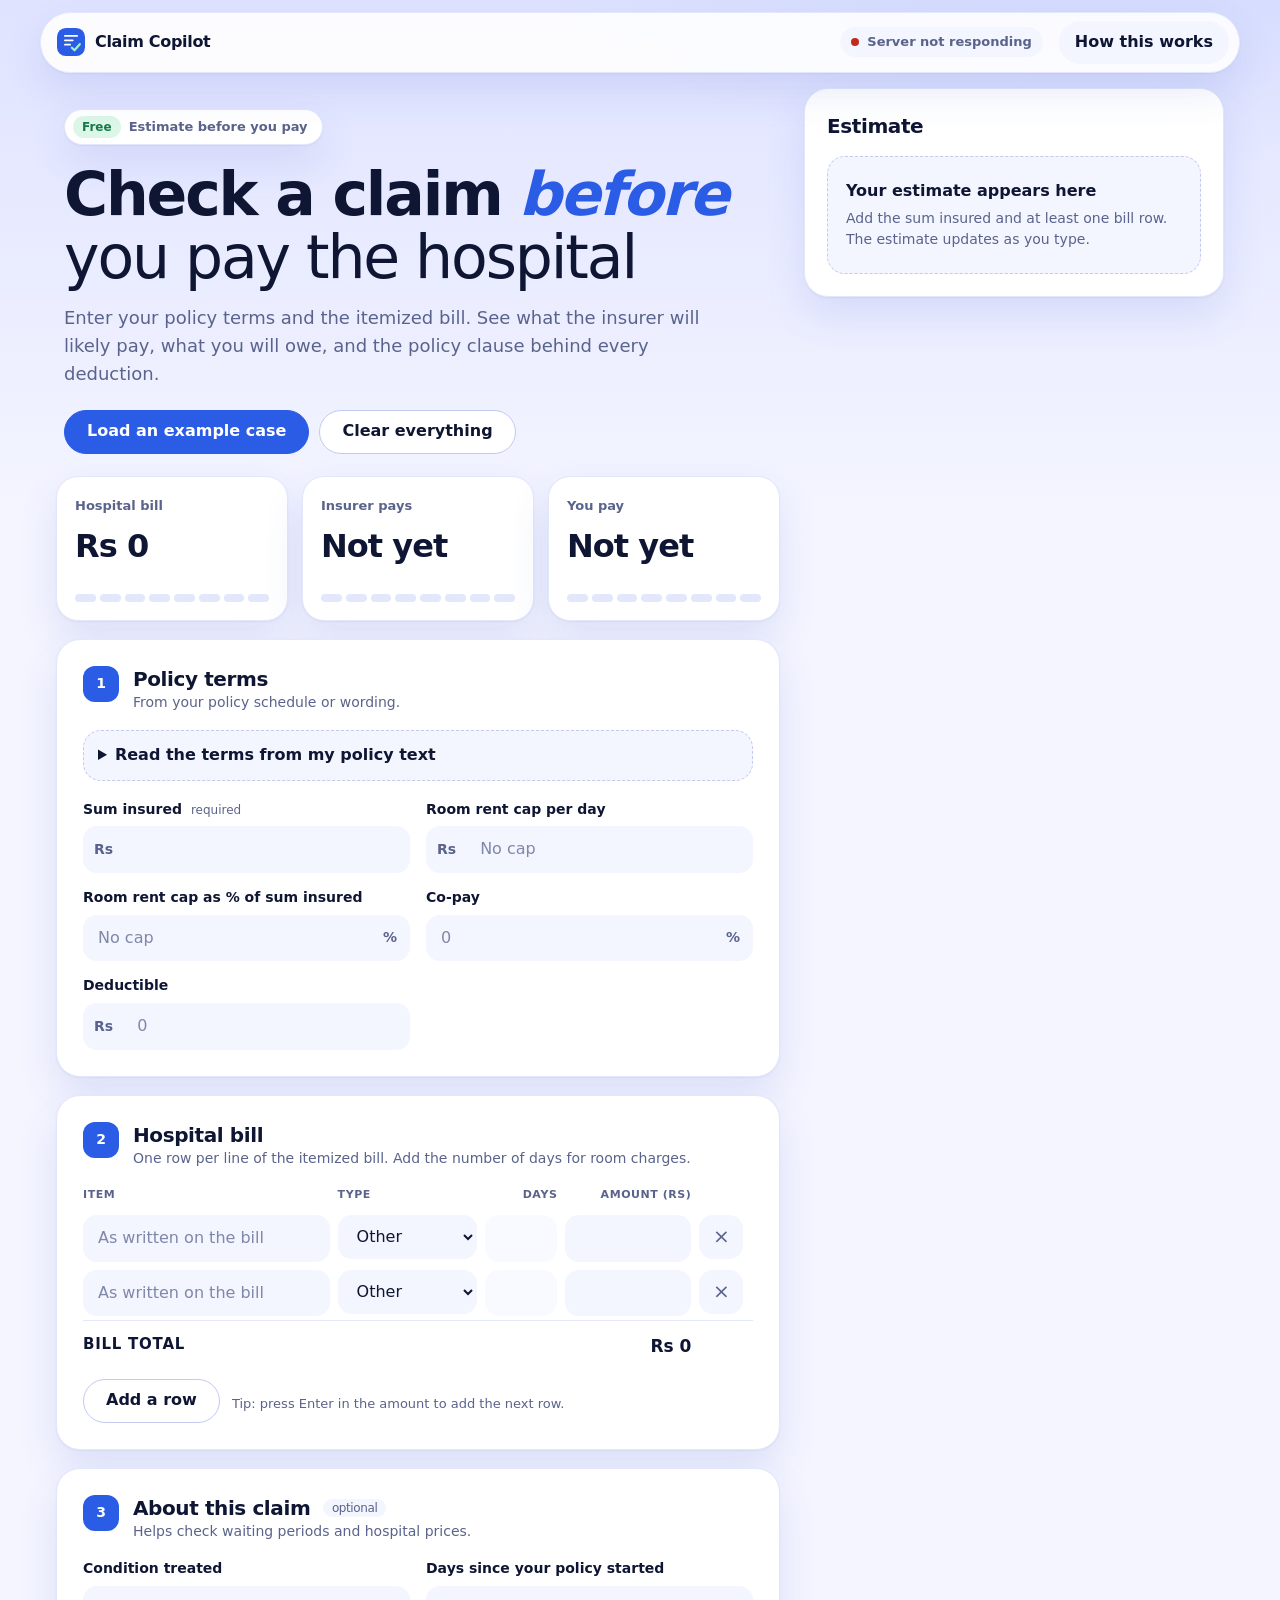
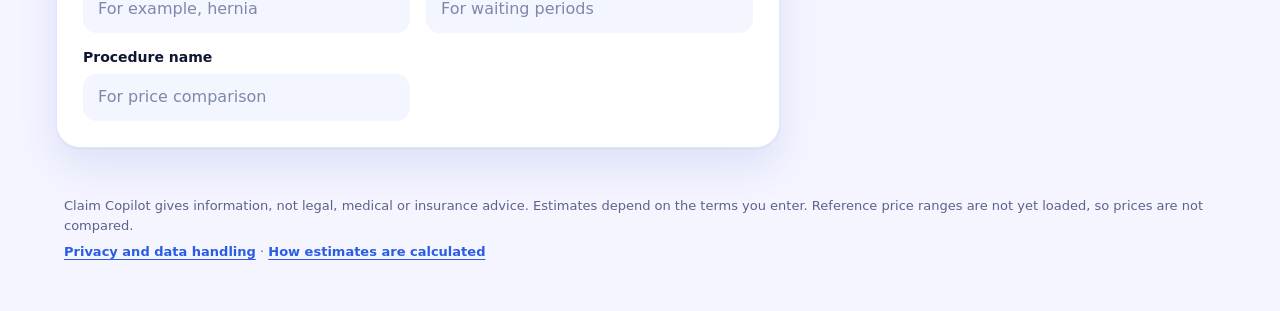
==== commit cd2f976e: "Redesign UI: periwinkle canvas, floating cards, cobalt accent, live KPI cards, mobile pill bar Co-Au" ====
--- a/frontend/index.html
+++ b/frontend/index.html
@@ -15,7 +15,7 @@
 <header class="appbar">
   <div class="appbar-in">
     <a class="brand" href="./" aria-label="Claim Copilot home">
-      <svg class="mark" viewBox="0 0 32 32" aria-hidden="true"><rect width="32" height="32" rx="7" fill="currentColor"/><path d="M9 9h14M9 14h9M9 19h6" stroke="var(--bg)" stroke-width="2" stroke-linecap="round" fill="none"/><path d="M17 22.5l3 3 6-7" stroke="var(--pay)" stroke-width="2.6" stroke-linecap="round" stroke-linejoin="round" fill="none"/></svg>
+      <svg class="mark" viewBox="0 0 32 32" aria-hidden="true"><rect width="32" height="32" rx="10" fill="currentColor"/><path d="M9 9h14M9 14h9M9 19h6" stroke="#fff" stroke-width="2" stroke-linecap="round" fill="none"/><path d="M17 22.5l3 3 6-7" stroke="#9ef0c4" stroke-width="2.6" stroke-linecap="round" stroke-linejoin="round" fill="none"/></svg>
       <span>Claim Copilot</span>
     </a>
     <div class="appbar-r">
@@ -27,14 +27,21 @@
 
 <main class="layout">
   <div class="workspace" id="workspace">
-    <div class="intro">
-      <h1>Check a health insurance claim before you pay</h1>
-      <p>Enter your policy terms and the hospital's itemized bill. You get an estimate of what the insurer will pay and what you will owe, with the policy clause behind every deduction.</p>
+    <div class="hero">
+      <span class="eyebrow"><i>Free</i> Estimate before you pay</span>
+      <h1><b>Check a claim</b> <em>before</em> you pay the hospital</h1>
+      <p class="lead">Enter your policy terms and the itemized bill. See what the insurer will likely pay, what you will owe, and the policy clause behind every deduction.</p>
       <div class="intro-actions">
-        <button class="btn quiet" id="sample" type="button">Load an example case</button>
-        <button class="btn text" id="reset" type="button">Clear everything</button>
-      </div>
-    </div>
+        <button class="btn accent" id="sample" type="button">Load an example case</button>
+        <button class="btn quiet" id="reset" type="button">Clear everything</button>
+      </div>
+    </div>
+
+    <section class="kpis" aria-label="Live summary" id="kpis">
+      <div class="kpi is-bill"><div class="kpi-top"><span class="kpi-l">Hospital bill</span></div><div class="kpi-v" id="k-bill">Rs 0</div><div class="kpi-bars" aria-hidden="true"><i></i><i></i><i></i><i></i><i></i><i></i><i></i><i></i></div></div>
+      <div class="kpi is-pay"><div class="kpi-top"><span class="kpi-l">Insurer pays</span><span class="chipx" id="k-pay-pct"></span></div><div class="kpi-v" id="k-pay">Not yet</div><div class="kpi-bars" aria-hidden="true"><i></i><i></i><i></i><i></i><i></i><i></i><i></i><i></i></div></div>
+      <div class="kpi is-you"><div class="kpi-top"><span class="kpi-l">You pay</span><span class="chipx" id="k-you-pct"></span></div><div class="kpi-v" id="k-you">Not yet</div><div class="kpi-bars" aria-hidden="true"><i></i><i></i><i></i><i></i><i></i><i></i><i></i><i></i></div></div>
+    </section>
 
     <section class="card" aria-labelledby="h-policy">
       <header class="card-h">
@@ -125,6 +132,7 @@
       <div id="est-body" hidden>
         <div class="print-only print-head"><strong>Claim Copilot estimate</strong><span id="print-date"></span></div>
         <div class="split" aria-hidden="true"><span id="bar-pay"></span><span id="bar-you"></span></div>
+        <p class="legend"><span class="a"><i></i>Insurer</span><span class="b"><i></i>You</span></p>
         <div class="receipt" id="receipt"></div>
 
         <div id="findings" class="findings" hidden>
--- a/frontend/styles.css
+++ b/frontend/styles.css
@@ -1,18 +1,20 @@
 :root {
   color-scheme: light dark;
-  --bg: #eef2f6; --surface: #ffffff; --raised: #f6f8fb; --ink: #12233a; --muted: #55667b; --line: #d3dbe5; --line-strong: #aab6c5;
-  --pay: #0b7a6b; --pay-bg: #dff3ee; --cut: #a85a00; --cut-bg: #fbeedb; --you: #12233a; --err: #b42318;
-  --focus: #1b5fd1; --btn: #12233a; --btn-ink: #ffffff;
-  --r: 8px; --shadow: 0 1px 2px rgba(18, 35, 58, .06), 0 8px 24px rgba(18, 35, 58, .06);
+  --bg: #dfe3ff; --bg2: #f4f5ff; --surface: #ffffff; --raised: #f3f5ff; --ink: #0f1633; --muted: #5a638c; --line: #e3e7fb; --line-strong: #c3caf0;
+  --pay: #167a4a; --pay-bg: #dcf6e8; --cut: #a85a00; --cut-bg: #fff0dc; --you: #0f1633; --err: #c22a1a;
+  --focus: #2b5ce6; --accent: #2b5ce6; --accent-ink: #ffffff; --btn: #0f1633; --btn-ink: #ffffff;
+  --r: 24px; --shadow: 0 1px 2px rgba(34, 52, 140, .06), 0 18px 40px rgba(60, 80, 200, .12); --glow: rgba(43,92,230,.12);
+  --font: "Plus Jakarta Sans", "Inter", system-ui, -apple-system, "Segoe UI", Roboto, "Noto Sans", sans-serif;
 }
 @media (prefers-color-scheme: dark) {
-  :root { --bg: #0d1520; --surface: #152033; --raised: #1b2940; --ink: #e8eef6; --muted: #9bacc0; --line: #2a3b52; --line-strong: #46597a;
-    --pay: #4fc3b0; --pay-bg: #123a37; --cut: #f0a954; --cut-bg: #3a2a12; --you: #e8eef6; --err: #ff8a7a;
-    --focus: #7aa9f5; --btn: #e8eef6; --btn-ink: #0d1520; --shadow: 0 1px 2px rgba(0,0,0,.4), 0 8px 24px rgba(0,0,0,.3); }
+  :root { --bg: #0b1030; --bg2: #141a4a; --surface: #161d44; --raised: #1d2656; --ink: #eef0ff; --muted: #a4abd6; --line: #2a3470; --line-strong: #3d4a90;
+    --pay: #5ee0a0; --pay-bg: #123d33; --cut: #ffb86b; --cut-bg: #3f2c12; --you: #eef0ff; --err: #ff9a8a;
+    --focus: #9db4ff; --accent: #7b9bff; --accent-ink: #0b1030; --btn: #eef0ff; --btn-ink: #0b1030;
+    --shadow: 0 1px 2px rgba(0,0,0,.4), 0 18px 40px rgba(0,0,0,.35); --glow: rgba(123,155,255,.18); }
 }
 * { box-sizing: border-box; }
 html { scroll-behavior: smooth; }
-body { margin: 0; background: var(--bg); color: var(--ink); font: 16px/1.55 system-ui, -apple-system, "Segoe UI", Roboto, "Noto Sans", sans-serif; -webkit-font-smoothing: antialiased; }
+body { margin: 0; min-height: 100vh; background: radial-gradient(1100px 600px at 85% -10%, var(--glow), transparent 60%), linear-gradient(180deg, var(--bg) 0, var(--bg2) 520px) fixed, var(--bg2); color: var(--ink); font: 16px/1.55 var(--font); -webkit-font-smoothing: antialiased; }
 h1, h2, h3, p { margin: 0; }
 button, input, select, textarea { font: inherit; color: inherit; }
 :focus-visible { outline: 3px solid var(--focus); outline-offset: 2px; border-radius: 4px; }
@@ -176,6 +178,119 @@
 .letter { font: 14px/1.55 ui-monospace, "SF Mono", Menlo, Consolas, monospace; }
 .prose { font-size: 15px; } .prose p, .prose ol, .prose ul { margin: 0 0 12px; } .prose li { margin: 6px 0; }
 
+
+/* ===== Qualiity-inspired theme layer: periwinkle canvas, floating white cards, cobalt accent ===== */
+.appbar { background: transparent; border: 0; position: sticky; top: 0; z-index: 20; padding: 12px 16px 0; }
+.appbar-in { max-width: 1200px; background: color-mix(in srgb, var(--surface) 88%, transparent); backdrop-filter: blur(14px); -webkit-backdrop-filter: blur(14px); border: 1px solid var(--line); border-radius: 999px; padding: 8px 10px 8px 16px; box-shadow: var(--shadow); }
+.brand { font-weight: 800; letter-spacing: -.02em; }
+.mark { color: var(--accent); }
+.pill { background: var(--raised); border-color: transparent; font-weight: 600; }
+.link { color: var(--ink); text-decoration: none; font-weight: 600; background: var(--raised); border-radius: 999px; padding: 9px 16px; min-height: 40px; }
+.link:hover { background: var(--line); }
+.notice .link, .note .link, .foot .link { background: none; padding: 0; min-height: 0; text-decoration: underline; text-underline-offset: 3px; color: var(--accent); }
+
+.layout { max-width: 1200px; padding: 8px 16px 40px; gap: 24px; }
+@media (min-width: 960px) { .layout { grid-template-columns: minmax(0, 1fr) 420px; } .estimate { top: 88px; } }
+
+/* hero */
+.hero { padding: 28px 8px 4px; }
+.eyebrow { display: inline-flex; align-items: center; gap: 8px; background: var(--surface); border: 1px solid var(--line); border-radius: 999px; padding: 6px 14px 6px 8px; font-size: 13px; font-weight: 600; color: var(--muted); box-shadow: var(--shadow); }
+.eyebrow i { background: var(--pay-bg); color: var(--pay); border-radius: 999px; padding: 2px 9px; font-style: normal; font-size: 12px; font-weight: 700; }
+.hero h1 { font-size: clamp(34px, 6.4vw, 60px); line-height: 1.04; letter-spacing: -.035em; font-weight: 400; margin-top: 18px; max-width: 14em; }
+.hero h1 b { font-weight: 800; }
+.hero h1 em { font-style: italic; font-weight: 600; color: var(--accent); }
+.hero p.lead { color: var(--muted); margin-top: 16px; max-width: 56ch; font-size: clamp(15px, 2vw, 18px); }
+.intro-actions { display: flex; gap: 10px; margin-top: 22px; flex-wrap: wrap; }
+
+/* KPI cards */
+.kpis { display: grid; grid-template-columns: repeat(3, minmax(0, 1fr)); gap: 14px; }
+.kpi { background: var(--surface); border-radius: 22px; padding: 16px 18px 18px; box-shadow: var(--shadow); border: 1px solid var(--line); min-width: 0; }
+.kpi-top { display: flex; justify-content: space-between; align-items: center; gap: 8px; min-height: 26px; }
+.kpi-l { font-size: 13px; font-weight: 600; color: var(--muted); }
+.kpi-v { font-size: clamp(20px, 3.4vw, 32px); font-weight: 800; letter-spacing: -.03em; font-variant-numeric: tabular-nums; margin-top: 10px; line-height: 1.1; overflow-wrap: anywhere; }
+.kpi-bars { display: flex; align-items: flex-end; gap: 4px; height: 26px; margin-top: 12px; }
+.kpi-bars i { flex: 1; border-radius: 4px; background: var(--line); height: 30%; transition: height .4s ease, background .3s; }
+.kpi.is-pay .kpi-bars i.on { background: var(--accent); }
+.kpi.is-you .kpi-bars i.on { background: var(--ink); opacity: .75; }
+.kpi.is-bill .kpi-bars i.on { background: var(--line-strong); }
+.chipx { display: none; background: var(--pay-bg); color: var(--pay); font-size: 12px; font-weight: 700; border-radius: 8px; padding: 2px 8px; }
+.kpi.live .chipx { display: inline-block; }
+.kpi.is-you .chipx { background: var(--cut-bg); color: var(--cut); }
+@media (max-width: 640px) {
+  .kpis { grid-template-columns: 1fr 1fr; gap: 10px; }
+  .kpi.is-bill { grid-column: 1 / 3; }
+  .kpi { padding: 14px; border-radius: 20px; }
+}
+
+/* cards */
+.card { border: 1px solid var(--line); border-radius: var(--r); padding: 26px; }
+.card-h h2 { font-size: 20px; letter-spacing: -.02em; }
+.num { width: 36px; height: 36px; border-radius: 12px; background: var(--accent); color: var(--accent-ink); font-weight: 800; }
+@media (max-width: 640px) { .card { padding: 18px; border-radius: 22px; } }
+.opt { background: var(--raised); border-color: transparent; }
+
+/* controls */
+input, select, textarea { background: var(--raised); border: 1.5px solid transparent; border-radius: 14px; padding: 10px 14px; transition: border-color .15s, background .15s; }
+input:hover, select:hover, textarea:hover { border-color: var(--line-strong); }
+input:focus, select:focus, textarea:focus { border-color: var(--accent); background: var(--surface); outline: 0; box-shadow: 0 0 0 4px var(--glow); }
+.affix { background: var(--raised); border: 1.5px solid transparent; border-radius: 14px; transition: border-color .15s, background .15s; }
+.affix:hover { border-color: var(--line-strong); }
+.affix:focus-within { outline: 0; border-color: var(--accent); background: var(--surface); box-shadow: 0 0 0 4px var(--glow); }
+.affix input, .affix input:focus { box-shadow: none; background: transparent; border: 0; }
+.affix span { font-weight: 600; }
+input[aria-invalid="true"] { border-color: var(--err); }
+.btn { background: var(--btn); color: var(--btn-ink); border-radius: 999px; padding: 0 22px; font-weight: 700; border: 1.5px solid var(--btn); transition: transform .15s, box-shadow .15s, background .15s; }
+.btn:hover:not(:disabled) { filter: none; transform: translateY(-1px); box-shadow: 0 8px 20px var(--glow); }
+.btn.accent { background: var(--accent); border-color: var(--accent); color: var(--accent-ink); }
+.btn.quiet { background: var(--surface); color: var(--ink); border-color: var(--line-strong); }
+.btn.quiet:hover:not(:disabled) { background: var(--raised); }
+.btn.text { color: var(--muted); }
+.reader { border: 1.5px dashed var(--line-strong); border-radius: 18px; background: var(--raised); }
+.chip { background: var(--raised); border-color: transparent; font-weight: 600; }
+.citations li { border-left: 3px solid var(--accent); background: var(--raised); border-radius: 0 12px 12px 0; padding: 8px 12px; }
+.bill th { text-transform: uppercase; letter-spacing: .05em; font-size: 11px; }
+.rm { border-radius: 14px; border-color: transparent; background: var(--raised); }
+.bill tfoot th, .bill tfoot td { border-top: 1.5px solid var(--line); }
+@media (max-width: 640px) { .bill tbody tr { border-bottom: 1px solid var(--line); } .bill tfoot tr { border-top: 1.5px solid var(--line); } }
+
+/* estimate */
+.est-in { border-radius: var(--r); padding: 22px; border: 1px solid var(--line); }
+.est-head h2 { font-size: 20px; letter-spacing: -.02em; }
+.empty { border: 1.5px dashed var(--line-strong); border-radius: 18px; background: var(--raised); }
+.est-error { border-radius: 16px; }
+.split { height: 14px; background: var(--raised); }
+.split #bar-pay { background: var(--accent); } .split #bar-you { background: var(--ink); opacity: .8; }
+.legend { display: flex; gap: 16px; font-size: 12px; font-weight: 600; color: var(--muted); margin: -6px 0 14px; }
+.legend i { display: inline-block; width: 9px; height: 9px; border-radius: 3px; margin-right: 6px; }
+.legend .a i { background: var(--accent); } .legend .b i { background: var(--ink); opacity: .8; }
+.receipt { background: var(--raised); border-radius: 18px 18px 0 0; }
+.receipt::after { display: none; }
+.receipt { border-radius: 18px; }
+.r-sum.pay { background: var(--pay-bg); margin: 8px 8px 0; border: 0; border-radius: 14px; }
+.r-sum.pay .amt { color: var(--pay); }
+.r-sum { border-top: 1.5px solid var(--line-strong); font-weight: 700; }
+.r-sum.you { border-top: 0; margin-bottom: 4px; }
+.r-cut { border-top: 1px dashed var(--line-strong); }
+
+/* mobile bar: floating pill */
+.mbar { left: 12px; right: 12px; bottom: calc(12px + env(safe-area-inset-bottom)); border: 1px solid var(--line); border-radius: 999px; padding: 8px 8px 8px 20px; box-shadow: 0 12px 32px rgba(40, 60, 180, .25); background: color-mix(in srgb, var(--surface) 92%, transparent); backdrop-filter: blur(14px); -webkit-backdrop-filter: blur(14px); }
+.mbar strong { color: var(--pay); }
+.mbar .btn { background: var(--accent); border-color: var(--accent); color: var(--accent-ink); }
+.layout:has(~ .mbar:not([hidden])) { padding-bottom: 110px; }
+
+dialog { border-radius: 26px; border: 1px solid var(--line); }
+.dlg-h { border-radius: 26px 26px 0 0; }
+.x { border-radius: 50%; }
+.foot { max-width: 1200px; padding: 8px 24px 48px; }
+@media (max-width: 640px) {
+  .appbar { padding: 8px 10px 0; }
+  .appbar-in { padding: 6px 6px 6px 14px; }
+  .link { padding: 8px 12px; font-size: 14px; }
+  .hero { padding: 20px 4px 0; }
+  .btn { min-height: 46px; }
+  .est-actions .btn, .intro-actions .btn { flex: 1 1 auto; }
+}
+
 /* print: only the estimate */
 @media print {
   body { background: #fff; color: #000; }
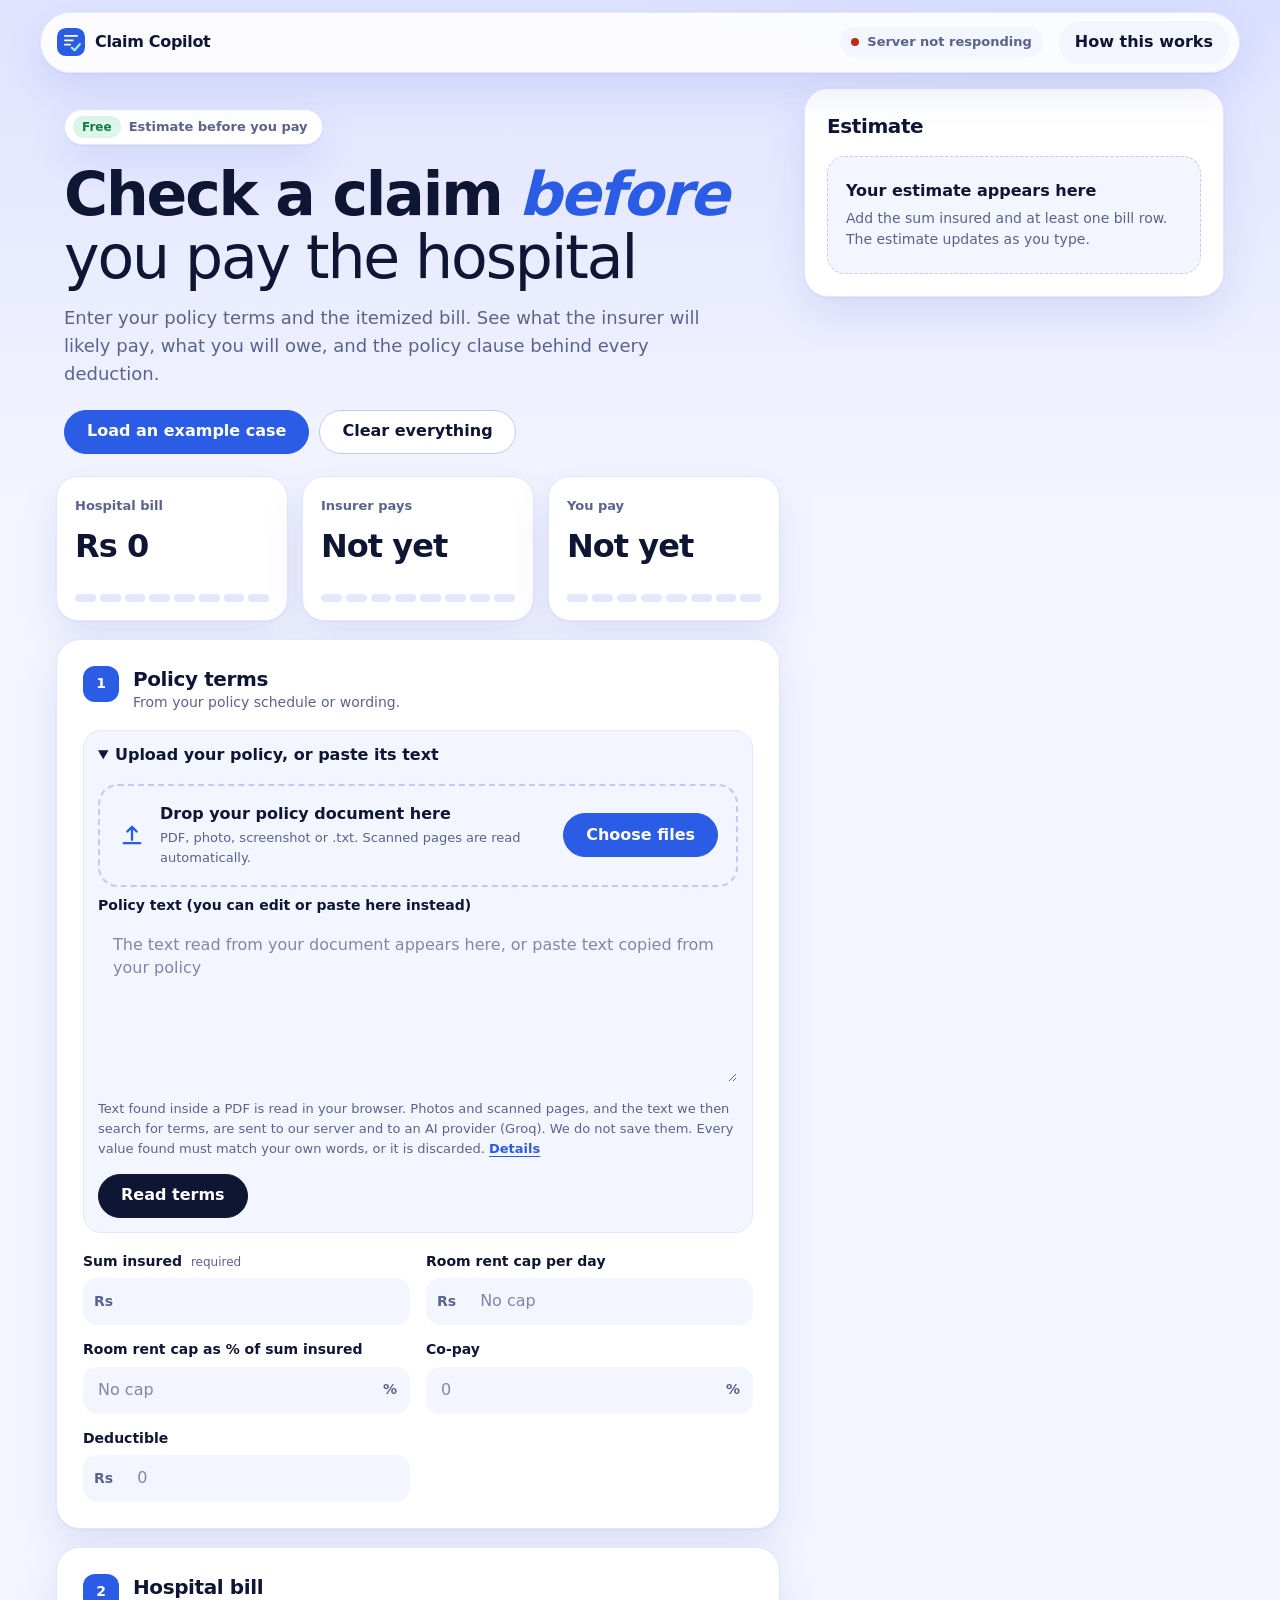
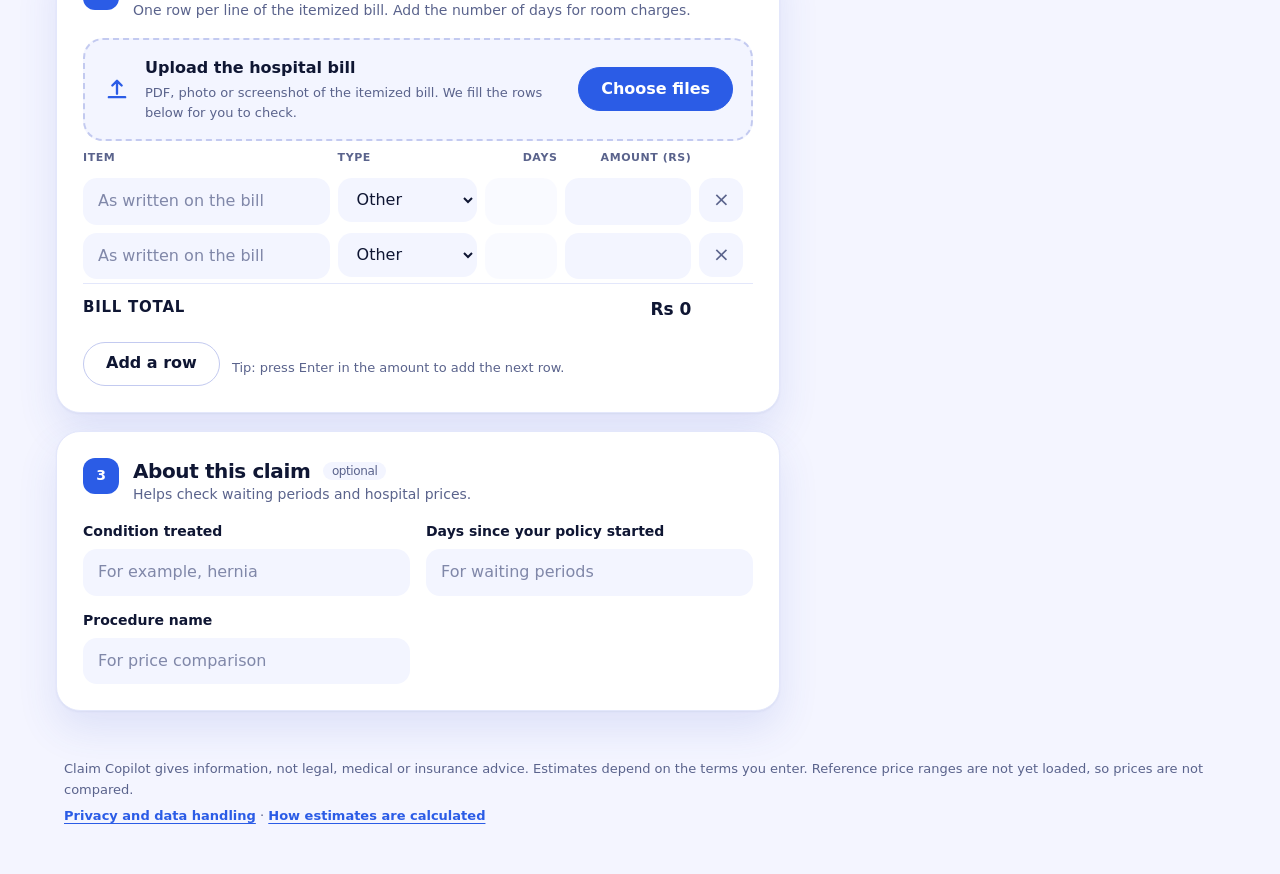
==== commit 719616f9: "Add document upload: PDF text in browser, OCR for photos and scans, bill line extraction with verifi" ====
--- a/frontend/index.html
+++ b/frontend/index.html
@@ -49,12 +49,19 @@
         <div><h2 id="h-policy">Policy terms</h2><p class="sub">From your policy schedule or wording.</p></div>
       </header>
 
-      <details class="reader" id="reader">
-        <summary>Read the terms from my policy text</summary>
+      <details class="reader" id="reader" open>
+        <summary>Upload your policy, or paste its text</summary>
         <div class="reader-body">
-          <label for="policy-text">Paste the policy wording</label>
-          <textarea id="policy-text" rows="6" maxlength="60000" placeholder="Paste text copied from your policy document"></textarea>
-          <p class="note">The text is sent to our server and to an AI provider (Groq) to find the terms. We do not save it. Every value it finds must match your own words, or it is discarded. <button class="link" type="button" data-open="privacy">Details</button></p>
+          <div class="drop" id="drop-policy">
+            <svg viewBox="0 0 24 24" aria-hidden="true"><path d="M12 16V5m0 0l-4 4m4-4l4 4M5 19h14" fill="none" stroke="currentColor" stroke-width="2" stroke-linecap="round" stroke-linejoin="round"/></svg>
+            <div><strong>Drop your policy document here</strong><span>PDF, photo, screenshot or .txt. Scanned pages are read automatically.</span></div>
+            <button class="btn accent" id="pick-policy" type="button">Choose files</button>
+            <input type="file" id="policy-file" accept=".pdf,application/pdf,image/*,.txt,text/plain" multiple hidden>
+          </div>
+          <p class="note" id="policy-up-status" role="status"></p>
+          <label for="policy-text">Policy text (you can edit or paste here instead)</label>
+          <textarea id="policy-text" rows="6" maxlength="60000" placeholder="The text read from your document appears here, or paste text copied from your policy"></textarea>
+          <p class="note">Text found inside a PDF is read in your browser. Photos and scanned pages, and the text we then search for terms, are sent to our server and to an AI provider (Groq). We do not save them. Every value found must match your own words, or it is discarded. <button class="link" type="button" data-open="privacy">Details</button></p>
           <div class="row">
             <button id="read-policy" class="btn" type="button">Read terms</button>
             <span id="read-status" class="status" role="status"></span>
@@ -95,6 +102,13 @@
         <span class="num" aria-hidden="true">2</span>
         <div><h2 id="h-bill">Hospital bill</h2><p class="sub">One row per line of the itemized bill. Add the number of days for room charges.</p></div>
       </header>
+      <div class="drop" id="drop-bill">
+        <svg viewBox="0 0 24 24" aria-hidden="true"><path d="M12 16V5m0 0l-4 4m4-4l4 4M5 19h14" fill="none" stroke="currentColor" stroke-width="2" stroke-linecap="round" stroke-linejoin="round"/></svg>
+        <div><strong>Upload the hospital bill</strong><span>PDF, photo or screenshot of the itemized bill. We fill the rows below for you to check.</span></div>
+        <button class="btn accent" id="pick-bill" type="button">Choose files</button>
+        <input type="file" id="bill-file" accept=".pdf,application/pdf,image/*,.txt,text/plain" multiple hidden>
+      </div>
+      <p class="note" id="bill-up-status" role="status"></p>
       <div class="table-wrap">
         <table class="bill" id="bill">
           <thead><tr><th scope="col">Item</th><th scope="col">Type</th><th scope="col" class="r">Days</th><th scope="col" class="r">Amount (Rs)</th><th scope="col"><span class="sr">Remove</span></th></tr></thead>
@@ -217,6 +231,7 @@
     <ul>
       <li><strong>Estimates and bills.</strong> The numbers you enter are sent to our server to run the calculation. The server does not save them or write them to logs.</li>
       <li><strong>Policy text.</strong> If you use "Read terms", the text is sent to our server and on to an AI provider (Groq) to find the terms. Groq's own terms govern what it does with the text. Leave names, policy numbers and ID numbers out of what you paste.</li>
+      <li><strong>Uploaded documents.</strong> The text inside a PDF is read in your browser. For photos and scanned pages, the page image is sent to our server and on to Groq to read the words. For a bill, the text is then sent the same way to find the line items. Nothing is saved on our side. Do not upload documents that belong to someone who has not agreed.</li>
       <li><strong>Your browser.</strong> Nothing is kept after you close or reload the page.</li>
       <li><strong>Other people.</strong> Only enter details about another person, such as a family member, if you have their permission.</li>
     </ul>
--- a/frontend/styles.css
+++ b/frontend/styles.css
@@ -291,6 +291,17 @@
   .est-actions .btn, .intro-actions .btn { flex: 1 1 auto; }
 }
 
+/* uploads */
+.drop { display: flex; align-items: center; gap: 14px; flex-wrap: wrap; border: 2px dashed var(--line-strong); border-radius: 20px; background: var(--raised); padding: 16px 18px; margin-bottom: 8px; transition: border-color .15s, background .15s; }
+.drop svg { width: 28px; height: 28px; color: var(--accent); flex: none; }
+.drop div { flex: 1 1 220px; min-width: 0; display: grid; gap: 2px; }
+.drop span { color: var(--muted); font-size: 13px; }
+.drop.over { border-color: var(--accent); background: var(--surface); box-shadow: 0 0 0 4px var(--glow); }
+.drop.busy { opacity: .7; }
+.reader { border-style: solid; border-color: var(--line); }
+.reader[open] summary { margin-bottom: 4px; }
+@media (max-width: 640px) { .drop { padding: 14px; } .drop .btn { width: 100%; } }
+
 /* print: only the estimate */
 @media print {
   body { background: #fff; color: #000; }
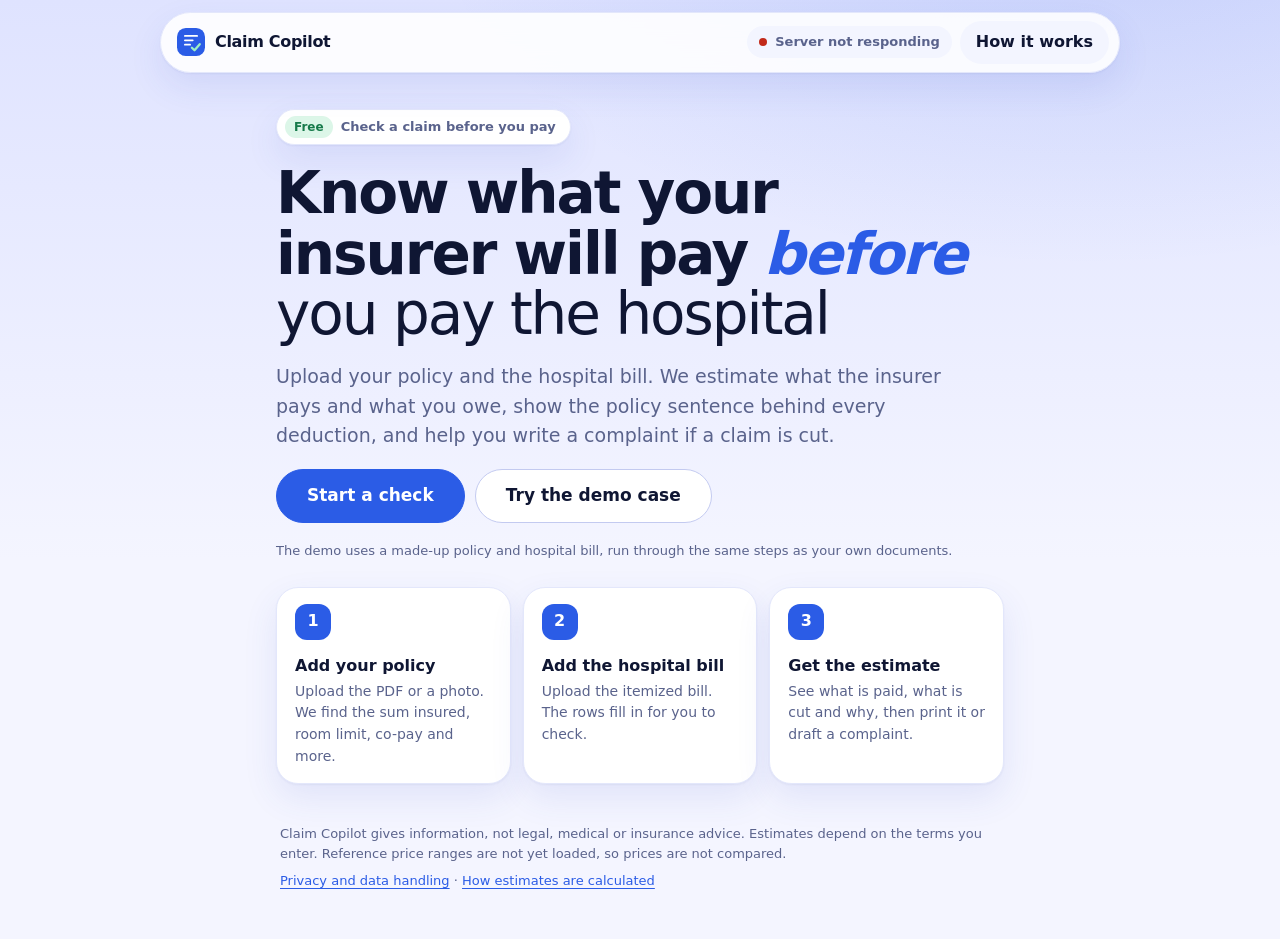
==== commit 909196b1: "Guided step-by-step UI, one-tap demo with generated demo PDFs, tolerant condition matching, normalis" ====
--- a/frontend/index.html
+++ b/frontend/index.html
@@ -10,65 +10,72 @@
 <link rel="stylesheet" href="styles.css">
 </head>
 <body>
-<a class="skip" href="#workspace">Skip to the form</a>
+<a class="skip" href="#main">Skip to the content</a>
 
 <header class="appbar">
   <div class="appbar-in">
-    <a class="brand" href="./" aria-label="Claim Copilot home">
+    <a class="brand" href="#start" aria-label="Claim Copilot home">
       <svg class="mark" viewBox="0 0 32 32" aria-hidden="true"><rect width="32" height="32" rx="10" fill="currentColor"/><path d="M9 9h14M9 14h9M9 19h6" stroke="#fff" stroke-width="2" stroke-linecap="round" fill="none"/><path d="M17 22.5l3 3 6-7" stroke="#9ef0c4" stroke-width="2.6" stroke-linecap="round" stroke-linejoin="round" fill="none"/></svg>
       <span>Claim Copilot</span>
     </a>
     <div class="appbar-r">
       <p id="api-status" class="pill" data-state="checking" role="status"><span class="dot" aria-hidden="true"></span><span id="api-status-text">Connecting to the server</span></p>
-      <button class="link" id="open-method" type="button">How this works</button>
+      <button class="link" id="open-method" type="button">How it works</button>
     </div>
   </div>
 </header>
 
-<main class="layout">
-  <div class="workspace" id="workspace">
-    <div class="hero">
-      <span class="eyebrow"><i>Free</i> Estimate before you pay</span>
-      <h1><b>Check a claim</b> <em>before</em> you pay the hospital</h1>
-      <p class="lead">Enter your policy terms and the itemized bill. See what the insurer will likely pay, what you will owe, and the policy clause behind every deduction.</p>
-      <div class="intro-actions">
-        <button class="btn accent" id="sample" type="button">Load an example case</button>
-        <button class="btn quiet" id="reset" type="button">Clear everything</button>
-      </div>
-    </div>
-
-    <section class="kpis" aria-label="Live summary" id="kpis">
-      <div class="kpi is-bill"><div class="kpi-top"><span class="kpi-l">Hospital bill</span></div><div class="kpi-v" id="k-bill">Rs 0</div><div class="kpi-bars" aria-hidden="true"><i></i><i></i><i></i><i></i><i></i><i></i><i></i><i></i></div></div>
-      <div class="kpi is-pay"><div class="kpi-top"><span class="kpi-l">Insurer pays</span><span class="chipx" id="k-pay-pct"></span></div><div class="kpi-v" id="k-pay">Not yet</div><div class="kpi-bars" aria-hidden="true"><i></i><i></i><i></i><i></i><i></i><i></i><i></i><i></i></div></div>
-      <div class="kpi is-you"><div class="kpi-top"><span class="kpi-l">You pay</span><span class="chipx" id="k-you-pct"></span></div><div class="kpi-v" id="k-you">Not yet</div><div class="kpi-bars" aria-hidden="true"><i></i><i></i><i></i><i></i><i></i><i></i><i></i><i></i></div></div>
-    </section>
-
-    <section class="card" aria-labelledby="h-policy">
-      <header class="card-h">
-        <span class="num" aria-hidden="true">1</span>
-        <div><h2 id="h-policy">Policy terms</h2><p class="sub">From your policy schedule or wording.</p></div>
-      </header>
-
-      <details class="reader" id="reader" open>
-        <summary>Upload your policy, or paste its text</summary>
-        <div class="reader-body">
-          <div class="drop" id="drop-policy">
-            <svg viewBox="0 0 24 24" aria-hidden="true"><path d="M12 16V5m0 0l-4 4m4-4l4 4M5 19h14" fill="none" stroke="currentColor" stroke-width="2" stroke-linecap="round" stroke-linejoin="round"/></svg>
-            <div><strong>Drop your policy document here</strong><span>PDF, photo, screenshot or .txt. Scanned pages are read automatically.</span></div>
-            <button class="btn accent" id="pick-policy" type="button">Choose files</button>
-            <input type="file" id="policy-file" accept=".pdf,application/pdf,image/*,.txt,text/plain" multiple hidden>
-          </div>
-          <p class="note" id="policy-up-status" role="status"></p>
-          <label for="policy-text">Policy text (you can edit or paste here instead)</label>
-          <textarea id="policy-text" rows="6" maxlength="60000" placeholder="The text read from your document appears here, or paste text copied from your policy"></textarea>
-          <p class="note">Text found inside a PDF is read in your browser. Photos and scanned pages, and the text we then search for terms, are sent to our server and to an AI provider (Groq). We do not save them. Every value found must match your own words, or it is discarded. <button class="link" type="button" data-open="privacy">Details</button></p>
-          <div class="row">
-            <button id="read-policy" class="btn" type="button">Read terms</button>
-            <span id="read-status" class="status" role="status"></span>
-          </div>
-        </div>
-      </details>
-
+<nav class="stepper" id="stepper" aria-label="Progress" hidden>
+  <ol>
+    <li><button type="button" data-go="policy"><span class="n">1</span><span class="t">Policy</span></button></li>
+    <li><button type="button" data-go="bill"><span class="n">2</span><span class="t">Bill</span></button></li>
+    <li><button type="button" data-go="details"><span class="n">3</span><span class="t">Details</span></button></li>
+    <li><button type="button" data-go="result"><span class="n">4</span><span class="t">Estimate</span></button></li>
+  </ol>
+</nav>
+
+<main id="main" class="main" tabindex="-1">
+
+  <!-- START -->
+  <section class="screen" id="s-start" data-screen="start" aria-labelledby="h-start">
+    <span class="eyebrow"><i>Free</i> Check a claim before you pay</span>
+    <h1 id="h-start"><b>Know what your insurer will pay</b> <em>before</em> you pay the hospital</h1>
+    <p class="lead">Upload your policy and the hospital bill. We estimate what the insurer pays and what you owe, show the policy sentence behind every deduction, and help you write a complaint if a claim is cut.</p>
+    <div class="cta-row">
+      <button class="btn accent big" type="button" data-go="policy">Start a check</button>
+      <button class="btn quiet big" type="button" id="demo">Try the demo case</button>
+    </div>
+    <p class="note" id="demo-hint">The demo uses a made-up policy and hospital bill, run through the same steps as your own documents.</p>
+    <ol class="how">
+      <li><span class="n">1</span><div><strong>Add your policy</strong><span>Upload the PDF or a photo. We find the sum insured, room limit, co-pay and more.</span></div></li>
+      <li><span class="n">2</span><div><strong>Add the hospital bill</strong><span>Upload the itemized bill. The rows fill in for you to check.</span></div></li>
+      <li><span class="n">3</span><div><strong>Get the estimate</strong><span>See what is paid, what is cut and why, then print it or draft a complaint.</span></div></li>
+    </ol>
+  </section>
+
+  <!-- POLICY -->
+  <section class="screen" id="s-policy" data-screen="policy" hidden aria-labelledby="h-policy">
+    <header class="screen-h"><p class="step-l">Step 1 of 4</p><h2 id="h-policy">Your policy</h2><p class="sub">Upload the policy wording. We read the terms and show where each one came from.</p></header>
+
+    <div class="drop" id="drop-policy">
+      <svg viewBox="0 0 24 24" aria-hidden="true"><path d="M12 16V5m0 0l-4 4m4-4l4 4M5 19h14" fill="none" stroke="currentColor" stroke-width="2" stroke-linecap="round" stroke-linejoin="round"/></svg>
+      <div><strong>Drop the policy document here</strong><span>PDF, photo, screenshot or .txt. Scanned pages are read automatically.</span></div>
+      <button class="btn accent" id="pick-policy" type="button">Choose files</button>
+      <input type="file" id="policy-file" accept=".pdf,application/pdf,image/*,.txt,text/plain" multiple hidden>
+    </div>
+    <p class="note" id="policy-up-status" role="status"></p>
+
+    <details class="reader" id="reader">
+      <summary>Paste the policy text instead</summary>
+      <div class="reader-body">
+        <label for="policy-text">Policy text</label>
+        <textarea id="policy-text" rows="6" maxlength="60000" placeholder="Paste text copied from your policy document"></textarea>
+        <div class="row"><button id="read-policy" class="btn" type="button">Read terms</button><span id="read-status" class="status" role="status"></span></div>
+      </div>
+    </details>
+
+    <section class="panel" aria-labelledby="h-terms">
+      <h3 id="h-terms">Terms we will use <span class="opt">check them against your policy</span></h3>
       <div class="grid">
         <div class="field"><label for="f-si">Sum insured <span class="req">required</span></label>
           <div class="affix"><span>Rs</span><input id="f-si" inputmode="decimal" autocomplete="off" aria-describedby="e-si"></div>
@@ -76,7 +83,7 @@
         <div class="field"><label for="f-cap">Room rent cap per day</label>
           <div class="affix"><span>Rs</span><input id="f-cap" inputmode="decimal" autocomplete="off" placeholder="No cap" aria-describedby="e-cap"></div>
           <p class="err" id="e-cap" hidden></p></div>
-        <div class="field"><label for="f-pct">Room rent cap as % of sum insured</label>
+        <div class="field"><label for="f-pct">Room rent cap, % of sum insured</label>
           <div class="affix"><input id="f-pct" inputmode="decimal" autocomplete="off" placeholder="No cap" aria-describedby="e-pct"><span class="after">%</span></div>
           <p class="err" id="e-pct" hidden></p></div>
         <div class="field"><label for="f-copay">Co-pay</label>
@@ -86,29 +93,30 @@
           <div class="affix"><span>Rs</span><input id="f-ded" inputmode="decimal" autocomplete="off" placeholder="0" aria-describedby="e-ded"></div>
           <p class="err" id="e-ded" hidden></p></div>
       </div>
-
       <div id="terms" class="terms" hidden>
-        <h3>Other terms found in your policy</h3>
+        <h4>Other terms found</h4>
         <ul id="terms-list" class="chips"></ul>
       </div>
       <div id="citations" class="citations" hidden>
-        <h3>Where each value came from</h3>
+        <h4>Where each value came from</h4>
         <ul id="citations-list"></ul>
       </div>
     </section>
-
-    <section class="card" aria-labelledby="h-bill">
-      <header class="card-h">
-        <span class="num" aria-hidden="true">2</span>
-        <div><h2 id="h-bill">Hospital bill</h2><p class="sub">One row per line of the itemized bill. Add the number of days for room charges.</p></div>
-      </header>
-      <div class="drop" id="drop-bill">
-        <svg viewBox="0 0 24 24" aria-hidden="true"><path d="M12 16V5m0 0l-4 4m4-4l4 4M5 19h14" fill="none" stroke="currentColor" stroke-width="2" stroke-linecap="round" stroke-linejoin="round"/></svg>
-        <div><strong>Upload the hospital bill</strong><span>PDF, photo or screenshot of the itemized bill. We fill the rows below for you to check.</span></div>
-        <button class="btn accent" id="pick-bill" type="button">Choose files</button>
-        <input type="file" id="bill-file" accept=".pdf,application/pdf,image/*,.txt,text/plain" multiple hidden>
-      </div>
-      <p class="note" id="bill-up-status" role="status"></p>
+  </section>
+
+  <!-- BILL -->
+  <section class="screen" id="s-bill" data-screen="bill" hidden aria-labelledby="h-bill">
+    <header class="screen-h"><p class="step-l">Step 2 of 4</p><h2 id="h-bill">Hospital bill</h2><p class="sub">Upload the itemized bill. Check each row, and add the number of days for room charges.</p></header>
+
+    <div class="drop" id="drop-bill">
+      <svg viewBox="0 0 24 24" aria-hidden="true"><path d="M12 16V5m0 0l-4 4m4-4l4 4M5 19h14" fill="none" stroke="currentColor" stroke-width="2" stroke-linecap="round" stroke-linejoin="round"/></svg>
+      <div><strong>Drop the hospital bill here</strong><span>PDF, photo or screenshot of the itemized bill.</span></div>
+      <button class="btn accent" id="pick-bill" type="button">Choose files</button>
+      <input type="file" id="bill-file" accept=".pdf,application/pdf,image/*,.txt,text/plain" multiple hidden>
+    </div>
+    <p class="note" id="bill-up-status" role="status"></p>
+
+    <section class="panel">
       <div class="table-wrap">
         <table class="bill" id="bill">
           <thead><tr><th scope="col">Item</th><th scope="col">Type</th><th scope="col" class="r">Days</th><th scope="col" class="r">Amount (Rs)</th><th scope="col"><span class="sr">Remove</span></th></tr></thead>
@@ -117,63 +125,81 @@
         </table>
       </div>
       <p class="err" id="e-bill" hidden></p>
-      <div class="row"><button id="add-line" class="btn quiet" type="button">Add a row</button><span class="note">Tip: press Enter in the amount to add the next row.</span></div>
+      <div class="row"><button id="add-line" class="btn quiet" type="button">Add a row</button><span class="note">Press Enter in an amount to add the next row.</span></div>
     </section>
-
-    <section class="card" aria-labelledby="h-claim">
-      <header class="card-h">
-        <span class="num" aria-hidden="true">3</span>
-        <div><h2 id="h-claim">About this claim <span class="opt">optional</span></h2><p class="sub">Helps check waiting periods and hospital prices.</p></div>
-      </header>
-      <div class="grid">
+  </section>
+
+  <!-- DETAILS -->
+  <section class="screen" id="s-details" data-screen="details" hidden aria-labelledby="h-claim">
+    <header class="screen-h"><p class="step-l">Step 3 of 4</p><h2 id="h-claim">About this claim</h2><p class="sub">Optional. These help check waiting periods and exclusions.</p></header>
+    <section class="panel">
+      <div class="grid one">
         <div class="field"><label for="f-cond">Condition treated</label><input id="f-cond" autocomplete="off" placeholder="For example, hernia"></div>
         <div class="field"><label for="f-age">Days since your policy started</label><input id="f-age" inputmode="numeric" autocomplete="off" placeholder="For waiting periods" aria-describedby="e-age"><p class="err" id="e-age" hidden></p></div>
         <div class="field"><label for="f-proc">Procedure name</label><input id="f-proc" autocomplete="off" placeholder="For price comparison"></div>
       </div>
     </section>
-  </div>
-
-  <aside class="estimate" id="estimate" aria-labelledby="h-est">
-    <div class="est-in">
-      <div class="est-head"><h2 id="h-est">Estimate</h2><span id="est-state" class="est-state" role="status"></span></div>
-
-      <div id="est-empty" class="empty">
-        <p class="empty-t">Your estimate appears here</p>
-        <p>Add the sum insured and at least one bill row. The estimate updates as you type.</p>
-      </div>
-      <div id="est-error" class="est-error" hidden role="alert"><p id="est-error-text"></p><button id="est-retry" class="btn quiet" type="button">Try again</button></div>
-
-      <div id="est-body" hidden>
-        <div class="print-only print-head"><strong>Claim Copilot estimate</strong><span id="print-date"></span></div>
-        <div class="split" aria-hidden="true"><span id="bar-pay"></span><span id="bar-you"></span></div>
-        <p class="legend"><span class="a"><i></i>Insurer</span><span class="b"><i></i>You</span></p>
-        <div class="receipt" id="receipt"></div>
-
-        <div id="findings" class="findings" hidden>
-          <h3>Worth asking the hospital</h3>
-          <ul id="findings-list"></ul>
+  </section>
+
+  <!-- RESULT -->
+  <section class="screen wide" id="s-result" data-screen="result" hidden aria-labelledby="h-est">
+    <header class="screen-h"><p class="step-l">Step 4 of 4</p><h2 id="h-est">Your estimate</h2><p class="sub"><span id="demo-note" hidden>Demo case: the documents are made up. </span><span id="est-state" class="est-state" role="status"></span></p></header>
+
+    <div id="est-empty" class="empty">
+      <p class="empty-t">We need a little more first</p>
+      <p id="empty-why">Add the sum insured and at least one bill row to see the estimate.</p>
+      <div class="row"><button class="btn accent" type="button" data-go="policy">Go to the policy</button><button class="btn quiet" type="button" data-go="bill">Go to the bill</button></div>
+    </div>
+    <div id="est-error" class="est-error" hidden role="alert"><p id="est-error-text"></p><button id="est-retry" class="btn quiet" type="button">Try again</button></div>
+
+    <div id="est-body" hidden>
+      <div class="print-only print-head"><strong>Claim Copilot estimate</strong><span id="print-date"></span></div>
+      <section class="kpis" aria-label="Summary" id="kpis">
+        <div class="kpi is-bill"><div class="kpi-top"><span class="kpi-l">Hospital bill</span></div><div class="kpi-v" id="k-bill">Rs 0</div></div>
+        <div class="kpi is-pay"><div class="kpi-top"><span class="kpi-l">Insurer pays about</span><span class="chipx" id="k-pay-pct"></span></div><div class="kpi-v" id="k-pay">Not yet</div></div>
+        <div class="kpi is-you"><div class="kpi-top"><span class="kpi-l">You pay about</span><span class="chipx" id="k-you-pct"></span></div><div class="kpi-v" id="k-you">Not yet</div></div>
+      </section>
+      <div class="split" aria-hidden="true"><span id="bar-pay"></span><span id="bar-you"></span></div>
+      <p class="legend"><span class="a"><i></i>Insurer</span><span class="b"><i></i>You</span></p>
+
+      <div class="result-grid">
+        <section class="panel">
+          <h3>How we got there</h3>
+          <div class="receipt" id="receipt"></div>
+          <details class="used" id="used"><summary>Terms used for this estimate</summary><dl id="used-list"></dl></details>
+        </section>
+        <div class="side">
+          <section class="panel" id="findings" hidden>
+            <h3>Worth asking the hospital</h3>
+            <ul id="findings-list"></ul>
+          </section>
+          <section class="panel">
+            <h3>Next steps</h3>
+            <p class="fine">An estimate from the terms you entered, not a decision by your insurer. The insurer's own assessment is final.</p>
+            <div class="est-actions">
+              <button class="btn accent" id="open-letter" type="button">Draft a complaint</button>
+              <button class="btn quiet" id="print" type="button">Print or save as PDF</button>
+              <button class="btn quiet" type="button" data-go="bill">Edit the bill</button>
+              <button class="btn text" id="reset" type="button">Start a new check</button>
+            </div>
+          </section>
         </div>
-
-        <details class="used" id="used"><summary>Terms used for this estimate</summary><dl id="used-list"></dl></details>
-
-        <p class="fine">An estimate from the terms you entered, not a decision by your insurer. The insurer's own assessment is final.</p>
-        <div class="est-actions">
-          <button class="btn" id="open-letter" type="button">Draft a complaint</button>
-          <button class="btn quiet" id="print" type="button">Print or save as PDF</button>
-        </div>
-      </div>
-    </div>
-  </aside>
+      </div>
+    </div>
+  </section>
 </main>
 
-<div class="mbar" id="mbar" hidden>
-  <div><span class="mbar-l">Insurer pays about</span><strong id="mbar-v"></strong></div>
-  <a class="btn" href="#estimate">See estimate</a>
+<div class="stepnav" id="stepnav" hidden>
+  <div class="stepnav-in">
+    <button class="btn quiet" id="nav-back" type="button">Back</button>
+    <span class="hint" id="nav-hint" role="status"></span>
+    <button class="btn accent" id="nav-next" type="button">Continue</button>
+  </div>
 </div>
 
 <footer class="foot">
   <p>Claim Copilot gives information, not legal, medical or insurance advice. Estimates depend on the terms you enter. Reference price ranges are not yet loaded, so prices are not compared.</p>
-  <p><button class="link" type="button" data-open="privacy">Privacy and data handling</button> · <button class="link" type="button" data-open="method">How estimates are calculated</button></p>
+  <p><button class="link plain" type="button" data-open="privacy">Privacy and data handling</button> · <button class="link plain" type="button" data-open="method">How estimates are calculated</button></p>
 </footer>
 
 <dialog id="dlg-letter" aria-labelledby="h-letter">
--- a/frontend/styles.css
+++ b/frontend/styles.css
@@ -1,176 +1,224 @@
+/* Claim Copilot: guided, mobile-first. One screen per step. Periwinkle canvas, white cards, cobalt accent. */
 :root {
   color-scheme: light dark;
-  --bg: #dfe3ff; --bg2: #f4f5ff; --surface: #ffffff; --raised: #f3f5ff; --ink: #0f1633; --muted: #5a638c; --line: #e3e7fb; --line-strong: #c3caf0;
-  --pay: #167a4a; --pay-bg: #dcf6e8; --cut: #a85a00; --cut-bg: #fff0dc; --you: #0f1633; --err: #c22a1a;
-  --focus: #2b5ce6; --accent: #2b5ce6; --accent-ink: #ffffff; --btn: #0f1633; --btn-ink: #ffffff;
-  --r: 24px; --shadow: 0 1px 2px rgba(34, 52, 140, .06), 0 18px 40px rgba(60, 80, 200, .12); --glow: rgba(43,92,230,.12);
-  --font: "Plus Jakarta Sans", "Inter", system-ui, -apple-system, "Segoe UI", Roboto, "Noto Sans", sans-serif;
+  --bg: #dfe3ff; --bg2: #f4f5ff; --surface: #ffffff; --raised: #f3f5ff; --ink: #0f1633; --muted: #5a638c;
+  --line: #e3e7fb; --line-strong: #c3caf0; --accent: #2b5ce6; --accent-ink: #ffffff; --accent-soft: #e6ecff;
+  --pay: #167a4a; --pay-bg: #dcf6e8; --cut: #a85a00; --cut-bg: #fff0dc; --err: #c22a1a; --focus: #2b5ce6;
+  --btn: #0f1633; --btn-ink: #ffffff; --glow: rgba(43, 92, 230, .14);
+  --shadow: 0 1px 2px rgba(34, 52, 140, .06), 0 14px 34px rgba(60, 80, 200, .10);
+  --r: 22px; --font: "Plus Jakarta Sans", "Inter", system-ui, -apple-system, "Segoe UI", Roboto, "Noto Sans", sans-serif;
 }
 @media (prefers-color-scheme: dark) {
-  :root { --bg: #0b1030; --bg2: #141a4a; --surface: #161d44; --raised: #1d2656; --ink: #eef0ff; --muted: #a4abd6; --line: #2a3470; --line-strong: #3d4a90;
-    --pay: #5ee0a0; --pay-bg: #123d33; --cut: #ffb86b; --cut-bg: #3f2c12; --you: #eef0ff; --err: #ff9a8a;
-    --focus: #9db4ff; --accent: #7b9bff; --accent-ink: #0b1030; --btn: #eef0ff; --btn-ink: #0b1030;
-    --shadow: 0 1px 2px rgba(0,0,0,.4), 0 18px 40px rgba(0,0,0,.35); --glow: rgba(123,155,255,.18); }
+  :root { --bg: #0b1030; --bg2: #141a4a; --surface: #161d44; --raised: #1d2656; --ink: #eef0ff; --muted: #a4abd6;
+    --line: #2a3470; --line-strong: #3d4a90; --accent: #7b9bff; --accent-ink: #0b1030; --accent-soft: #232f6b;
+    --pay: #5ee0a0; --pay-bg: #123d33; --cut: #ffb86b; --cut-bg: #3f2c12; --err: #ff9a8a; --focus: #9db4ff;
+    --btn: #eef0ff; --btn-ink: #0b1030; --glow: rgba(123, 155, 255, .2); --shadow: 0 1px 2px rgba(0,0,0,.4), 0 16px 36px rgba(0,0,0,.35); }
 }
 * { box-sizing: border-box; }
 html { scroll-behavior: smooth; }
-body { margin: 0; min-height: 100vh; background: radial-gradient(1100px 600px at 85% -10%, var(--glow), transparent 60%), linear-gradient(180deg, var(--bg) 0, var(--bg2) 520px) fixed, var(--bg2); color: var(--ink); font: 16px/1.55 var(--font); -webkit-font-smoothing: antialiased; }
-h1, h2, h3, p { margin: 0; }
+body { margin: 0; min-height: 100vh; color: var(--ink); font: 16px/1.55 var(--font); -webkit-font-smoothing: antialiased;
+  background: radial-gradient(1100px 600px at 85% -10%, var(--glow), transparent 60%), linear-gradient(180deg, var(--bg) 0, var(--bg2) 560px) fixed, var(--bg2); }
+h1, h2, h3, h4, p { margin: 0; }
 button, input, select, textarea { font: inherit; color: inherit; }
-:focus-visible { outline: 3px solid var(--focus); outline-offset: 2px; border-radius: 4px; }
+:focus-visible { outline: 3px solid var(--focus); outline-offset: 2px; border-radius: 6px; }
+[hidden] { display: none !important; }
 .sr { position: absolute; width: 1px; height: 1px; overflow: hidden; clip: rect(0 0 0 0); white-space: nowrap; }
-.skip { position: absolute; left: 8px; top: -60px; background: var(--btn); color: var(--btn-ink); padding: 8px 14px; border-radius: 6px; z-index: 50; }
+.skip { position: absolute; left: 8px; top: -60px; background: var(--btn); color: var(--btn-ink); padding: 8px 14px; border-radius: 999px; z-index: 60; }
 .skip:focus { top: 8px; }
-[hidden] { display: none !important; }
 .print-only { display: none; }
 
 /* app bar */
-.appbar { background: var(--surface); border-bottom: 1px solid var(--line); position: sticky; top: 0; z-index: 20; }
-.appbar-in { max-width: 1160px; margin: 0 auto; padding: 10px 20px; display: flex; align-items: center; justify-content: space-between; gap: 12px; }
-.brand { display: flex; align-items: center; gap: 10px; font-weight: 700; color: var(--ink); text-decoration: none; }
-.mark { width: 28px; height: 28px; color: var(--ink); }
-.appbar-r { display: flex; align-items: center; gap: 16px; }
-.pill { display: inline-flex; align-items: center; gap: 8px; font-size: 13px; color: var(--muted); padding: 4px 10px; border: 1px solid var(--line); border-radius: 999px; }
-.dot { width: 8px; height: 8px; border-radius: 50%; background: var(--line-strong); }
+.appbar { position: sticky; top: 0; z-index: 30; padding: 12px 16px 0; }
+.appbar-in { max-width: 960px; margin: 0 auto; display: flex; align-items: center; justify-content: space-between; gap: 10px; padding: 8px 10px 8px 16px;
+  background: color-mix(in srgb, var(--surface) 88%, transparent); backdrop-filter: blur(14px); -webkit-backdrop-filter: blur(14px);
+  border: 1px solid var(--line); border-radius: 999px; box-shadow: var(--shadow); }
+.brand { display: flex; align-items: center; gap: 10px; font-weight: 800; letter-spacing: -.02em; color: var(--ink); text-decoration: none; }
+.mark { width: 28px; height: 28px; color: var(--accent); }
+.appbar-r { display: flex; align-items: center; gap: 8px; }
+.pill { display: inline-flex; align-items: center; gap: 8px; font-size: 13px; font-weight: 600; color: var(--muted); padding: 6px 12px; background: var(--raised); border-radius: 999px; }
+.dot { width: 8px; height: 8px; border-radius: 50%; background: var(--line-strong); flex: none; }
 .pill[data-state="ready"] .dot { background: var(--pay); }
 .pill[data-state="checking"] .dot { background: var(--cut); }
 .pill[data-state="down"] .dot { background: var(--err); }
-@media (max-width: 640px) { .pill span:last-child { display: none; } .pill { padding: 6px; } }
-.link { background: none; border: 0; padding: 0; color: var(--ink); text-decoration: underline; text-underline-offset: 3px; cursor: pointer; font-size: inherit; }
+.link { background: var(--raised); border: 0; border-radius: 999px; padding: 9px 16px; min-height: 40px; font-weight: 600; color: var(--ink); cursor: pointer; }
+.link:hover { background: var(--line); }
+.link.plain { background: none; padding: 0; min-height: 0; color: var(--accent); text-decoration: underline; text-underline-offset: 3px; font-weight: 500; }
+@media (max-width: 640px) { .appbar { padding: 8px 10px 0; } .appbar-in { padding: 6px 6px 6px 14px; } .pill span:last-child { display: none; } .pill { padding: 8px; } .link { padding: 8px 12px; font-size: 14px; } }
+
+/* stepper */
+.stepper { max-width: 960px; margin: 14px auto 0; padding: 0 16px; }
+.stepper ol { list-style: none; margin: 0; padding: 6px; display: grid; grid-template-columns: repeat(4, 1fr); gap: 4px; background: var(--surface); border: 1px solid var(--line); border-radius: 999px; box-shadow: var(--shadow); }
+.stepper button { width: 100%; display: flex; align-items: center; justify-content: center; gap: 8px; border: 0; background: transparent; border-radius: 999px; padding: 8px 6px; min-height: 44px; cursor: pointer; color: var(--muted); font-weight: 600; font-size: 14px; }
+.stepper .n { width: 24px; height: 24px; border-radius: 50%; display: grid; place-items: center; font-size: 12px; font-weight: 800; background: var(--raised); color: var(--muted); flex: none; }
+.stepper button[aria-current="step"] { background: var(--accent-soft); color: var(--accent); }
+.stepper button[aria-current="step"] .n { background: var(--accent); color: var(--accent-ink); }
+.stepper button.done .n { background: var(--pay-bg); color: var(--pay); }
+.stepper button:disabled { cursor: default; opacity: .6; }
+@media (max-width: 520px) { .stepper { padding: 0 10px; } .stepper button { flex-direction: column; gap: 2px; font-size: 12px; padding: 6px 2px; min-height: 52px; } .stepper ol { border-radius: 22px; } }
 
 /* layout */
-.layout { max-width: 1160px; margin: 0 auto; padding: 28px 20px 40px; display: grid; grid-template-columns: minmax(0, 1fr); gap: 24px; }
-@media (min-width: 960px) { .layout { grid-template-columns: minmax(0, 1fr) 400px; align-items: start; } .estimate { position: sticky; top: 72px; } }
-.workspace { display: grid; gap: 18px; }
-.intro h1 { font-size: clamp(26px, 4vw, 36px); line-height: 1.15; letter-spacing: -.01em; max-width: 20em; }
-.intro p { color: var(--muted); margin-top: 10px; max-width: 62ch; }
-.intro-actions { display: flex; gap: 10px; margin-top: 16px; flex-wrap: wrap; }
-
-.card { background: var(--surface); border: 1px solid var(--line); border-radius: var(--r); padding: 20px; box-shadow: var(--shadow); }
-.card-h { display: flex; gap: 14px; align-items: flex-start; margin-bottom: 16px; }
-.card-h h2 { font-size: 18px; line-height: 1.3; }
-.num { flex: none; width: 28px; height: 28px; border-radius: 50%; background: var(--ink); color: var(--bg); display: grid; place-items: center; font-weight: 700; font-size: 14px; }
-.sub { color: var(--muted); font-size: 14px; }
-.opt { font-size: 12px; font-weight: 500; color: var(--muted); border: 1px solid var(--line); border-radius: 999px; padding: 1px 8px; margin-left: 6px; vertical-align: middle; }
-.card h3 { font-size: 14px; margin: 18px 0 8px; }
-
-/* fields */
-.grid { display: grid; grid-template-columns: repeat(auto-fit, minmax(220px, 1fr)); gap: 14px 16px; }
-.field label, label { display: block; font-size: 14px; font-weight: 600; margin: 0 0 6px; }
+.main { max-width: 760px; margin: 0 auto; padding: 22px 16px 40px; outline: 0; }
+body:has(.stepnav:not([hidden])) .main { padding-bottom: 112px; }
+.main:has(.screen.wide:not([hidden])) { max-width: 1040px; }
+.screen { display: grid; gap: 16px; animation: rise .28s ease both; }
+@keyframes rise { from { opacity: 0; transform: translateY(8px); } to { opacity: 1; transform: none; } }
+@media (prefers-reduced-motion: reduce) { .screen { animation: none; } html { scroll-behavior: auto; } }
+.screen-h { display: grid; gap: 4px; }
+.step-l { font-size: 13px; font-weight: 700; color: var(--accent); text-transform: uppercase; letter-spacing: .06em; }
+.screen-h h2 { font-size: clamp(26px, 5vw, 36px); line-height: 1.12; letter-spacing: -.03em; }
+.sub { color: var(--muted); }
+
+/* start */
+.eyebrow { justify-self: start; display: inline-flex; align-items: center; gap: 8px; background: var(--surface); border: 1px solid var(--line); border-radius: 999px; padding: 6px 14px 6px 8px; font-size: 13px; font-weight: 600; color: var(--muted); box-shadow: var(--shadow); }
+.eyebrow i { background: var(--pay-bg); color: var(--pay); border-radius: 999px; padding: 2px 9px; font-style: normal; font-size: 12px; font-weight: 700; }
+#s-start { padding-top: 14px; gap: 18px; }
+#s-start h1 { font-size: clamp(34px, 7vw, 58px); line-height: 1.04; letter-spacing: -.035em; font-weight: 400; max-width: 15em; }
+#s-start h1 b { font-weight: 800; } #s-start h1 em { font-style: italic; font-weight: 700; color: var(--accent); }
+.lead { color: var(--muted); font-size: clamp(16px, 2.2vw, 19px); max-width: 56ch; }
+.cta-row { display: flex; gap: 10px; flex-wrap: wrap; }
+.how { list-style: none; margin: 8px 0 0; padding: 0; display: grid; gap: 12px; }
+.how li { display: flex; gap: 14px; align-items: flex-start; background: var(--surface); border: 1px solid var(--line); border-radius: var(--r); padding: 16px 18px; box-shadow: var(--shadow); }
+.how .n { flex: none; width: 36px; height: 36px; border-radius: 12px; background: var(--accent); color: var(--accent-ink); display: grid; place-items: center; font-weight: 800; }
+.how div { display: grid; gap: 2px; } .how span:not(.n) { color: var(--muted); font-size: 14px; }
+@media (min-width: 760px) { .how { grid-template-columns: repeat(3, 1fr); } .how li { flex-direction: column; } }
+
+/* panels, fields */
+.panel { background: var(--surface); border: 1px solid var(--line); border-radius: var(--r); padding: 22px; box-shadow: var(--shadow); }
+@media (max-width: 640px) { .panel { padding: 16px; border-radius: 20px; } }
+.panel h3 { font-size: 17px; letter-spacing: -.01em; margin-bottom: 14px; }
+.panel h4 { font-size: 14px; margin: 18px 0 8px; }
+.opt { font-size: 12px; font-weight: 600; color: var(--muted); background: var(--raised); border-radius: 999px; padding: 2px 10px; margin-left: 8px; vertical-align: middle; }
+.grid { display: grid; grid-template-columns: repeat(auto-fit, minmax(230px, 1fr)); gap: 14px 16px; }
+.grid.one { grid-template-columns: 1fr; }
+label { display: block; font-size: 14px; font-weight: 600; margin: 0 0 6px; }
 .req { font-weight: 500; color: var(--muted); font-size: 12px; margin-left: 4px; }
-input, select, textarea { width: 100%; background: var(--raised); border: 1px solid var(--line-strong); border-radius: 6px; padding: 10px 12px; min-height: 44px; }
+input, select, textarea { width: 100%; background: var(--raised); border: 1.5px solid transparent; border-radius: 14px; padding: 10px 14px; min-height: 46px; transition: border-color .15s, background .15s, box-shadow .15s; }
 textarea { resize: vertical; line-height: 1.45; }
-input::placeholder, textarea::placeholder { color: var(--muted); opacity: .75; }
+input::placeholder, textarea::placeholder { color: var(--muted); opacity: .7; }
+input:hover, select:hover, textarea:hover { border-color: var(--line-strong); }
+input:focus, select:focus, textarea:focus { outline: 0; border-color: var(--accent); background: var(--surface); box-shadow: 0 0 0 4px var(--glow); }
 input[aria-invalid="true"] { border-color: var(--err); }
-.affix { display: flex; align-items: stretch; background: var(--raised); border: 1px solid var(--line-strong); border-radius: 6px; }
-.affix:focus-within { outline: 3px solid var(--focus); outline-offset: 2px; }
-.affix input { border: 0; background: transparent; outline: 0; min-width: 0; }
-.affix span { display: grid; place-items: center; padding: 0 10px; color: var(--muted); font-size: 14px; }
-.affix .after { padding: 0 12px 0 0; }
+.affix { display: flex; background: var(--raised); border: 1.5px solid transparent; border-radius: 14px; transition: border-color .15s, background .15s, box-shadow .15s; }
+.affix:hover { border-color: var(--line-strong); }
+.affix:focus-within { border-color: var(--accent); background: var(--surface); box-shadow: 0 0 0 4px var(--glow); }
+.affix input, .affix input:focus, .affix input:hover { border: 0; background: transparent; box-shadow: none; min-width: 0; }
+.affix span { display: grid; place-items: center; padding: 0 4px 0 14px; color: var(--muted); font-size: 14px; font-weight: 700; }
+.affix .after { padding: 0 14px 0 0; }
 .err { color: var(--err); font-size: 13px; margin-top: 4px; }
-.note { color: var(--muted); font-size: 13px; margin-top: 8px; }
-.status { color: var(--muted); font-size: 14px; }
-.status.bad { color: var(--err); }
+.note { color: var(--muted); font-size: 13px; }
+.status { color: var(--muted); font-size: 14px; } .status.bad, .note.bad { color: var(--err); }
 .row { display: flex; gap: 12px; align-items: center; flex-wrap: wrap; margin-top: 14px; }
 
-.btn { background: var(--btn); color: var(--btn-ink); border: 1px solid var(--btn); border-radius: 6px; padding: 0 18px; min-height: 44px; font-weight: 600; cursor: pointer; text-decoration: none; display: inline-flex; align-items: center; justify-content: center; }
-.btn.quiet { background: transparent; color: var(--ink); border-color: var(--line-strong); }
-.btn.text { background: transparent; color: var(--muted); border-color: transparent; text-decoration: underline; text-underline-offset: 3px; }
-.btn:disabled { opacity: .55; cursor: progress; }
-.btn:hover:not(:disabled) { filter: brightness(1.12); }
-.btn.quiet:hover:not(:disabled) { background: var(--raised); filter: none; }
-
-/* policy reader */
-.reader { border: 1px dashed var(--line-strong); border-radius: 6px; margin-bottom: 18px; }
-.reader summary { padding: 12px 14px; cursor: pointer; font-weight: 600; }
-.reader-body { padding: 0 14px 14px; }
+/* buttons */
+.btn { background: var(--btn); color: var(--btn-ink); border: 1.5px solid var(--btn); border-radius: 999px; padding: 0 22px; min-height: 46px; font-weight: 700; cursor: pointer; text-decoration: none; display: inline-flex; align-items: center; justify-content: center; transition: transform .15s, box-shadow .15s, background .15s; }
+.btn.big { min-height: 54px; padding: 0 30px; font-size: 17px; }
+.btn.accent { background: var(--accent); border-color: var(--accent); color: var(--accent-ink); }
+.btn.quiet { background: var(--surface); color: var(--ink); border-color: var(--line-strong); }
+.btn.text { background: transparent; border-color: transparent; color: var(--muted); text-decoration: underline; text-underline-offset: 3px; }
+.btn:hover:not(:disabled) { transform: translateY(-1px); box-shadow: 0 8px 20px var(--glow); }
+.btn.quiet:hover:not(:disabled) { background: var(--raised); }
+.btn:disabled { opacity: .5; cursor: not-allowed; transform: none; box-shadow: none; }
+.btn[aria-disabled="true"] { opacity: .55; }
+
+/* uploads */
+.drop { display: flex; align-items: center; gap: 14px; flex-wrap: wrap; border: 2px dashed var(--line-strong); border-radius: var(--r); background: var(--surface); padding: 20px; transition: border-color .15s, background .15s, box-shadow .15s; }
+.drop svg { width: 30px; height: 30px; color: var(--accent); flex: none; }
+.drop div { flex: 1 1 220px; min-width: 0; display: grid; gap: 2px; }
+.drop span { color: var(--muted); font-size: 13px; }
+.drop.over { border-color: var(--accent); background: var(--accent-soft); box-shadow: 0 0 0 4px var(--glow); }
+.drop.busy { opacity: .7; }
+@media (max-width: 640px) { .drop { padding: 16px; } .drop .btn { width: 100%; } }
+.reader { background: var(--surface); border: 1px solid var(--line); border-radius: 18px; }
+.reader summary { padding: 14px 18px; cursor: pointer; font-weight: 600; color: var(--muted); }
+.reader[open] summary { color: var(--ink); }
+.reader-body { padding: 0 18px 18px; }
+
+/* chips, citations */
 .chips { list-style: none; margin: 0; padding: 0; display: flex; flex-wrap: wrap; gap: 8px; }
-.chip { display: inline-flex; align-items: center; gap: 6px; background: var(--raised); border: 1px solid var(--line-strong); border-radius: 999px; padding: 4px 6px 4px 12px; font-size: 14px; }
-.chip button { background: none; border: 0; cursor: pointer; color: var(--muted); font-size: 18px; line-height: 1; padding: 2px 6px; }
-.citations { margin-top: 6px; }
+.chip { display: inline-flex; align-items: center; gap: 6px; background: var(--raised); border-radius: 999px; padding: 4px 6px 4px 12px; font-size: 14px; font-weight: 600; }
+.chip button { background: none; border: 0; cursor: pointer; color: var(--muted); font-size: 18px; line-height: 1; padding: 2px 8px; min-height: 28px; }
 .citations ul { list-style: none; margin: 0; padding: 0; display: grid; gap: 8px; }
-.citations li { border-left: 3px solid var(--pay); padding: 2px 0 2px 12px; font-size: 14px; }
+.citations li { border-left: 3px solid var(--accent); background: var(--raised); border-radius: 0 12px 12px 0; padding: 8px 12px; font-size: 14px; }
 .citations .q { color: var(--muted); }
 .citations .skip-note { border-left-color: var(--cut); color: var(--cut); }
 
 /* bill table */
 .table-wrap { overflow-x: auto; }
 .bill { width: 100%; border-collapse: collapse; font-variant-numeric: tabular-nums; }
-.bill th { text-align: left; font-size: 13px; color: var(--muted); font-weight: 600; padding: 0 8px 8px 0; }
+.bill th { text-align: left; font-size: 11px; text-transform: uppercase; letter-spacing: .05em; color: var(--muted); font-weight: 700; padding: 0 8px 8px 0; }
 .bill td { padding: 4px 8px 4px 0; vertical-align: top; }
-.bill .r { text-align: right; }
-.bill td input[inputmode] { text-align: right; }
+.bill .r { text-align: right; } .bill td input[inputmode] { text-align: right; }
 .bill tbody td:nth-child(1) { width: 38%; } .bill tbody td:nth-child(2) { width: 22%; } .bill tbody td:nth-child(3) { width: 12%; } .bill tbody td:nth-child(4) { width: 20%; }
 .bill td input:disabled { opacity: .45; }
-.bill tfoot th, .bill tfoot td { border-top: 1px solid var(--line-strong); padding-top: 12px; font-size: 15px; color: var(--ink); }
-.bill .total { font-weight: 700; font-size: 17px; }
-.rm { background: none; border: 1px solid var(--line); border-radius: 6px; width: 44px; height: 44px; font-size: 20px; color: var(--muted); cursor: pointer; }
-.rm:hover { color: var(--err); border-color: var(--err); }
+.bill tfoot th, .bill tfoot td { border-top: 1.5px solid var(--line); padding-top: 12px; font-size: 15px; }
+.bill .total { font-weight: 800; font-size: 18px; }
+.rm { background: var(--raised); border: 0; border-radius: 14px; width: 46px; height: 46px; font-size: 20px; color: var(--muted); cursor: pointer; }
+.rm:hover { color: var(--err); }
 @media (max-width: 640px) {
   .bill thead { position: absolute; clip: rect(0 0 0 0); width: 1px; height: 1px; overflow: hidden; }
-  .bill tbody tr { display: grid; grid-template-columns: 1fr 1fr 44px; gap: 8px; padding: 12px 0; border-bottom: 1px solid var(--line); }
+  .bill tbody tr { display: grid; grid-template-columns: 1fr 1fr 46px; gap: 8px; padding: 12px 0; border-bottom: 1px solid var(--line); }
   .bill tbody td { display: block; width: auto !important; padding: 0; }
-  .bill tbody td:nth-child(1) { grid-column: 1 / 4; }
-  .bill tbody td:nth-child(2) { grid-column: 1 / 4; }
+  .bill tbody td:nth-child(1), .bill tbody td:nth-child(2) { grid-column: 1 / 4; }
   .bill td::before { content: attr(data-label); display: block; font-size: 12px; color: var(--muted); margin-bottom: 2px; }
   .bill td:nth-child(5)::before { content: ""; }
-  .bill tfoot tr { display: flex; justify-content: space-between; align-items: baseline; gap: 12px; }
-  .bill tfoot th, .bill tfoot td { display: block; width: auto; padding-right: 0; }
+  .bill tfoot tr { display: flex; justify-content: space-between; align-items: baseline; gap: 12px; border-top: 1.5px solid var(--line); padding-top: 12px; }
+  .bill tfoot th, .bill tfoot td { display: block; width: auto; padding: 0; border: 0; }
   .bill tfoot td:last-child { display: none; } .bill .total { white-space: nowrap; }
-  .bill tfoot tr { border-top: 1px solid var(--line-strong); padding-top: 12px; } .bill tfoot th, .bill tfoot td { border-top: 0; padding-top: 0; }
-}
-
-/* estimate panel */
-.est-in { background: var(--surface); border: 1px solid var(--line); border-radius: var(--r); padding: 20px; box-shadow: var(--shadow); }
-.est-head { display: flex; justify-content: space-between; align-items: baseline; margin-bottom: 14px; }
-.est-head h2 { font-size: 18px; }
-.est-state { font-size: 13px; color: var(--muted); }
-.empty { border: 1px dashed var(--line-strong); border-radius: 6px; padding: 22px 18px; color: var(--muted); font-size: 14px; }
-.empty-t { color: var(--ink); font-weight: 600; margin-bottom: 4px; font-size: 16px; }
-.est-error { border: 1px solid var(--err); border-radius: 6px; padding: 14px; display: grid; gap: 10px; color: var(--err); }
+}
+
+/* result */
+.empty { background: var(--surface); border: 1.5px dashed var(--line-strong); border-radius: var(--r); padding: 24px; color: var(--muted); }
+.empty-t { color: var(--ink); font-weight: 700; font-size: 18px; margin-bottom: 4px; }
+.est-error { border: 1.5px solid var(--err); border-radius: 18px; padding: 16px; display: grid; gap: 10px; color: var(--err); background: var(--surface); }
 .est-error .btn { color: var(--ink); justify-self: start; }
-
-.split { display: flex; height: 10px; border-radius: 999px; overflow: hidden; background: var(--line); margin-bottom: 14px; }
-.split #bar-pay { background: var(--pay); } .split #bar-you { background: var(--you); opacity: .85; }
-
-.receipt { position: relative; background: var(--raised); border-radius: 4px 4px 0 0; padding: 4px 0 6px; font-variant-numeric: tabular-nums; margin-bottom: 14px; }
-.receipt::after { content: ""; position: absolute; left: 0; right: 0; bottom: -8px; height: 8px; background: radial-gradient(circle at 6px -1px, transparent 5.5px, var(--raised) 6px) repeat-x; background-size: 12px 8px; }
+.est-state { color: var(--muted); }
+.kpis { display: grid; grid-template-columns: repeat(3, minmax(0, 1fr)); gap: 14px; }
+.kpi { background: var(--surface); border: 1px solid var(--line); border-radius: 20px; padding: 16px 18px 18px; box-shadow: var(--shadow); min-width: 0; }
+.kpi-top { display: flex; justify-content: space-between; align-items: center; gap: 8px; min-height: 26px; }
+.kpi-l { font-size: 13px; font-weight: 600; color: var(--muted); }
+.kpi-v { font-size: clamp(22px, 3.6vw, 34px); font-weight: 800; letter-spacing: -.03em; font-variant-numeric: tabular-nums; margin-top: 8px; line-height: 1.1; overflow-wrap: anywhere; }
+.kpi.is-pay .kpi-v { color: var(--pay); }
+.chipx { display: none; background: var(--pay-bg); color: var(--pay); font-size: 12px; font-weight: 700; border-radius: 8px; padding: 2px 8px; }
+.kpi.live .chipx { display: inline-block; } .kpi.is-you .chipx { background: var(--cut-bg); color: var(--cut); }
+@media (max-width: 640px) { .kpis { grid-template-columns: 1fr 1fr; gap: 10px; } .kpi.is-bill { grid-column: 1 / 3; } .kpi { padding: 14px; } }
+.split { display: flex; height: 14px; border-radius: 999px; overflow: hidden; background: var(--line); margin-top: 16px; }
+.split #bar-pay { background: var(--accent); } .split #bar-you { background: var(--btn); opacity: .8; }
+.legend { display: flex; gap: 16px; font-size: 12px; font-weight: 600; color: var(--muted); margin: 8px 0 0; }
+.legend i { display: inline-block; width: 9px; height: 9px; border-radius: 3px; margin-right: 6px; } .legend .a i { background: var(--accent); } .legend .b i { background: var(--btn); opacity: .8; }
+.result-grid { display: grid; gap: 16px; margin-top: 16px; }
+@media (min-width: 900px) { .result-grid { grid-template-columns: minmax(0, 1.25fr) minmax(0, 1fr); align-items: start; } }
+.side { display: grid; gap: 16px; }
+.receipt { background: var(--raised); border-radius: 18px; padding: 6px 0; font-variant-numeric: tabular-nums; }
 .r-row { display: flex; justify-content: space-between; gap: 16px; padding: 10px 16px; }
-.r-row .amt { white-space: nowrap; font-weight: 600; }
+.r-row .amt { white-space: nowrap; font-weight: 700; }
 .r-cut { color: var(--cut); border-top: 1px dashed var(--line-strong); font-size: 14px; }
-.r-cut .what { max-width: 30ch; }
 .r-cite { margin: -4px 16px 10px; padding-left: 10px; border-left: 2px solid var(--cut); color: var(--muted); font-size: 13px; }
-.r-sum { border-top: 2px solid var(--ink); font-size: 18px; }
-.r-sum.pay .amt { color: var(--pay); font-size: 22px; }
-.r-sum.you { border-top: 1px dashed var(--line-strong); }
+.r-sum { border-top: 1.5px solid var(--line-strong); font-size: 18px; font-weight: 700; }
+.r-sum.pay { background: var(--pay-bg); margin: 8px 8px 0; border: 0; border-radius: 14px; } .r-sum.pay .amt { color: var(--pay); font-size: 22px; }
+.r-sum.you { border-top: 0; }
 .r-warn { margin: 4px 16px 10px; font-size: 13px; color: var(--cut); }
-.findings h3 { font-size: 14px; margin: 18px 0 6px; }
-.findings ul { margin: 0; padding-left: 18px; font-size: 14px; display: grid; gap: 6px; }
-.used { margin-top: 16px; font-size: 14px; }
-.used summary { cursor: pointer; color: var(--muted); }
-.used dl { display: grid; grid-template-columns: auto 1fr; gap: 4px 14px; margin: 10px 0 0; }
-.used dt { color: var(--muted); } .used dd { margin: 0; text-align: right; font-variant-numeric: tabular-nums; }
-.fine { color: var(--muted); font-size: 13px; margin-top: 16px; }
-.est-actions { display: flex; flex-wrap: wrap; gap: 10px; margin-top: 16px; }
-@media (prefers-reduced-motion: no-preference) {
-  .receipt, .split span { transition: all .25s ease; }
-}
-
-/* mobile summary bar */
-.mbar { position: fixed; left: 0; right: 0; bottom: 0; z-index: 15; background: var(--surface); border-top: 1px solid var(--line-strong); padding: 10px 16px calc(10px + env(safe-area-inset-bottom)); display: flex; justify-content: space-between; align-items: center; gap: 12px; box-shadow: 0 -4px 16px rgba(0,0,0,.08); }
-.mbar-l { display: block; font-size: 12px; color: var(--muted); } .mbar strong { color: var(--pay); font-size: 19px; font-variant-numeric: tabular-nums; }
-@media (min-width: 960px) { .mbar { display: none !important; } }
-
-.foot { max-width: 1160px; margin: 0 auto; padding: 8px 20px 48px; color: var(--muted); font-size: 13px; display: grid; gap: 6px; }
-.layout:has(~ .mbar:not([hidden])) { padding-bottom: 80px; }
+#findings-list { margin: 0; padding-left: 18px; display: grid; gap: 8px; font-size: 14px; }
+.used { margin-top: 14px; font-size: 14px; } .used summary { cursor: pointer; color: var(--muted); }
+.used dl { display: grid; grid-template-columns: auto 1fr; gap: 4px 14px; margin: 10px 0 0; } .used dt { color: var(--muted); } .used dd { margin: 0; text-align: right; font-variant-numeric: tabular-nums; }
+.fine { color: var(--muted); font-size: 13px; }
+.est-actions { display: flex; flex-wrap: wrap; gap: 10px; margin-top: 14px; }
+
+/* step bar */
+.stepnav { position: fixed; left: 0; right: 0; bottom: 0; z-index: 25; padding: 10px 14px calc(10px + env(safe-area-inset-bottom)); pointer-events: none; }
+.stepnav-in { pointer-events: auto; max-width: 760px; margin: 0 auto; display: flex; align-items: center; gap: 10px; padding: 8px; background: color-mix(in srgb, var(--surface) 92%, transparent); backdrop-filter: blur(14px); -webkit-backdrop-filter: blur(14px); border: 1px solid var(--line); border-radius: 999px; box-shadow: 0 12px 32px rgba(40, 60, 180, .22); }
+.stepnav .hint { flex: 1; min-width: 0; font-size: 13px; color: var(--muted); text-align: center; line-height: 1.3; }
+.stepnav .hint.bad { color: var(--err); }
+@media (max-width: 480px) { .stepnav .btn { padding: 0 18px; } .stepnav .hint { font-size: 12px; } }
+
+.foot { max-width: 760px; margin: 0 auto; padding: 0 20px 48px; color: var(--muted); font-size: 13px; display: grid; gap: 6px; }
 
 /* dialogs */
-dialog { width: min(920px, calc(100vw - 24px)); max-height: calc(100vh - 24px); border: 1px solid var(--line-strong); border-radius: 10px; background: var(--surface); color: var(--ink); padding: 0; box-shadow: 0 24px 64px rgba(0,0,0,.35); }
-dialog::backdrop { background: rgba(8, 14, 24, .55); }
+dialog { width: min(920px, calc(100vw - 24px)); max-height: calc(100vh - 24px); border: 1px solid var(--line); border-radius: 26px; background: var(--surface); color: var(--ink); padding: 0; box-shadow: 0 24px 64px rgba(0,0,0,.35); }
+dialog::backdrop { background: rgba(8, 14, 40, .55); }
 #dlg-method, #dlg-privacy { width: min(620px, calc(100vw - 24px)); }
-.dlg-h { display: flex; justify-content: space-between; align-items: center; padding: 14px 20px; border-bottom: 1px solid var(--line); position: sticky; top: 0; background: var(--surface); }
+.dlg-h { display: flex; justify-content: space-between; align-items: center; padding: 14px 20px; border-bottom: 1px solid var(--line); position: sticky; top: 0; background: var(--surface); border-radius: 26px 26px 0 0; }
 .dlg-h h2 { font-size: 18px; }
-.x { background: none; border: 0; font-size: 26px; line-height: 1; cursor: pointer; width: 44px; height: 44px; color: var(--muted); }
+.x { background: var(--raised); border: 0; border-radius: 50%; font-size: 24px; line-height: 1; cursor: pointer; width: 44px; height: 44px; color: var(--muted); }
 .dlg-b { padding: 18px 20px 22px; }
 .letter-grid { display: grid; gap: 20px; grid-template-columns: 1fr; }
 @media (min-width: 800px) { .letter-grid { grid-template-columns: 320px 1fr; } }
@@ -178,139 +226,13 @@
 .letter { font: 14px/1.55 ui-monospace, "SF Mono", Menlo, Consolas, monospace; }
 .prose { font-size: 15px; } .prose p, .prose ol, .prose ul { margin: 0 0 12px; } .prose li { margin: 6px 0; }
 
-
-/* ===== Qualiity-inspired theme layer: periwinkle canvas, floating white cards, cobalt accent ===== */
-.appbar { background: transparent; border: 0; position: sticky; top: 0; z-index: 20; padding: 12px 16px 0; }
-.appbar-in { max-width: 1200px; background: color-mix(in srgb, var(--surface) 88%, transparent); backdrop-filter: blur(14px); -webkit-backdrop-filter: blur(14px); border: 1px solid var(--line); border-radius: 999px; padding: 8px 10px 8px 16px; box-shadow: var(--shadow); }
-.brand { font-weight: 800; letter-spacing: -.02em; }
-.mark { color: var(--accent); }
-.pill { background: var(--raised); border-color: transparent; font-weight: 600; }
-.link { color: var(--ink); text-decoration: none; font-weight: 600; background: var(--raised); border-radius: 999px; padding: 9px 16px; min-height: 40px; }
-.link:hover { background: var(--line); }
-.notice .link, .note .link, .foot .link { background: none; padding: 0; min-height: 0; text-decoration: underline; text-underline-offset: 3px; color: var(--accent); }
-
-.layout { max-width: 1200px; padding: 8px 16px 40px; gap: 24px; }
-@media (min-width: 960px) { .layout { grid-template-columns: minmax(0, 1fr) 420px; } .estimate { top: 88px; } }
-
-/* hero */
-.hero { padding: 28px 8px 4px; }
-.eyebrow { display: inline-flex; align-items: center; gap: 8px; background: var(--surface); border: 1px solid var(--line); border-radius: 999px; padding: 6px 14px 6px 8px; font-size: 13px; font-weight: 600; color: var(--muted); box-shadow: var(--shadow); }
-.eyebrow i { background: var(--pay-bg); color: var(--pay); border-radius: 999px; padding: 2px 9px; font-style: normal; font-size: 12px; font-weight: 700; }
-.hero h1 { font-size: clamp(34px, 6.4vw, 60px); line-height: 1.04; letter-spacing: -.035em; font-weight: 400; margin-top: 18px; max-width: 14em; }
-.hero h1 b { font-weight: 800; }
-.hero h1 em { font-style: italic; font-weight: 600; color: var(--accent); }
-.hero p.lead { color: var(--muted); margin-top: 16px; max-width: 56ch; font-size: clamp(15px, 2vw, 18px); }
-.intro-actions { display: flex; gap: 10px; margin-top: 22px; flex-wrap: wrap; }
-
-/* KPI cards */
-.kpis { display: grid; grid-template-columns: repeat(3, minmax(0, 1fr)); gap: 14px; }
-.kpi { background: var(--surface); border-radius: 22px; padding: 16px 18px 18px; box-shadow: var(--shadow); border: 1px solid var(--line); min-width: 0; }
-.kpi-top { display: flex; justify-content: space-between; align-items: center; gap: 8px; min-height: 26px; }
-.kpi-l { font-size: 13px; font-weight: 600; color: var(--muted); }
-.kpi-v { font-size: clamp(20px, 3.4vw, 32px); font-weight: 800; letter-spacing: -.03em; font-variant-numeric: tabular-nums; margin-top: 10px; line-height: 1.1; overflow-wrap: anywhere; }
-.kpi-bars { display: flex; align-items: flex-end; gap: 4px; height: 26px; margin-top: 12px; }
-.kpi-bars i { flex: 1; border-radius: 4px; background: var(--line); height: 30%; transition: height .4s ease, background .3s; }
-.kpi.is-pay .kpi-bars i.on { background: var(--accent); }
-.kpi.is-you .kpi-bars i.on { background: var(--ink); opacity: .75; }
-.kpi.is-bill .kpi-bars i.on { background: var(--line-strong); }
-.chipx { display: none; background: var(--pay-bg); color: var(--pay); font-size: 12px; font-weight: 700; border-radius: 8px; padding: 2px 8px; }
-.kpi.live .chipx { display: inline-block; }
-.kpi.is-you .chipx { background: var(--cut-bg); color: var(--cut); }
-@media (max-width: 640px) {
-  .kpis { grid-template-columns: 1fr 1fr; gap: 10px; }
-  .kpi.is-bill { grid-column: 1 / 3; }
-  .kpi { padding: 14px; border-radius: 20px; }
-}
-
-/* cards */
-.card { border: 1px solid var(--line); border-radius: var(--r); padding: 26px; }
-.card-h h2 { font-size: 20px; letter-spacing: -.02em; }
-.num { width: 36px; height: 36px; border-radius: 12px; background: var(--accent); color: var(--accent-ink); font-weight: 800; }
-@media (max-width: 640px) { .card { padding: 18px; border-radius: 22px; } }
-.opt { background: var(--raised); border-color: transparent; }
-
-/* controls */
-input, select, textarea { background: var(--raised); border: 1.5px solid transparent; border-radius: 14px; padding: 10px 14px; transition: border-color .15s, background .15s; }
-input:hover, select:hover, textarea:hover { border-color: var(--line-strong); }
-input:focus, select:focus, textarea:focus { border-color: var(--accent); background: var(--surface); outline: 0; box-shadow: 0 0 0 4px var(--glow); }
-.affix { background: var(--raised); border: 1.5px solid transparent; border-radius: 14px; transition: border-color .15s, background .15s; }
-.affix:hover { border-color: var(--line-strong); }
-.affix:focus-within { outline: 0; border-color: var(--accent); background: var(--surface); box-shadow: 0 0 0 4px var(--glow); }
-.affix input, .affix input:focus { box-shadow: none; background: transparent; border: 0; }
-.affix span { font-weight: 600; }
-input[aria-invalid="true"] { border-color: var(--err); }
-.btn { background: var(--btn); color: var(--btn-ink); border-radius: 999px; padding: 0 22px; font-weight: 700; border: 1.5px solid var(--btn); transition: transform .15s, box-shadow .15s, background .15s; }
-.btn:hover:not(:disabled) { filter: none; transform: translateY(-1px); box-shadow: 0 8px 20px var(--glow); }
-.btn.accent { background: var(--accent); border-color: var(--accent); color: var(--accent-ink); }
-.btn.quiet { background: var(--surface); color: var(--ink); border-color: var(--line-strong); }
-.btn.quiet:hover:not(:disabled) { background: var(--raised); }
-.btn.text { color: var(--muted); }
-.reader { border: 1.5px dashed var(--line-strong); border-radius: 18px; background: var(--raised); }
-.chip { background: var(--raised); border-color: transparent; font-weight: 600; }
-.citations li { border-left: 3px solid var(--accent); background: var(--raised); border-radius: 0 12px 12px 0; padding: 8px 12px; }
-.bill th { text-transform: uppercase; letter-spacing: .05em; font-size: 11px; }
-.rm { border-radius: 14px; border-color: transparent; background: var(--raised); }
-.bill tfoot th, .bill tfoot td { border-top: 1.5px solid var(--line); }
-@media (max-width: 640px) { .bill tbody tr { border-bottom: 1px solid var(--line); } .bill tfoot tr { border-top: 1.5px solid var(--line); } }
-
-/* estimate */
-.est-in { border-radius: var(--r); padding: 22px; border: 1px solid var(--line); }
-.est-head h2 { font-size: 20px; letter-spacing: -.02em; }
-.empty { border: 1.5px dashed var(--line-strong); border-radius: 18px; background: var(--raised); }
-.est-error { border-radius: 16px; }
-.split { height: 14px; background: var(--raised); }
-.split #bar-pay { background: var(--accent); } .split #bar-you { background: var(--ink); opacity: .8; }
-.legend { display: flex; gap: 16px; font-size: 12px; font-weight: 600; color: var(--muted); margin: -6px 0 14px; }
-.legend i { display: inline-block; width: 9px; height: 9px; border-radius: 3px; margin-right: 6px; }
-.legend .a i { background: var(--accent); } .legend .b i { background: var(--ink); opacity: .8; }
-.receipt { background: var(--raised); border-radius: 18px 18px 0 0; }
-.receipt::after { display: none; }
-.receipt { border-radius: 18px; }
-.r-sum.pay { background: var(--pay-bg); margin: 8px 8px 0; border: 0; border-radius: 14px; }
-.r-sum.pay .amt { color: var(--pay); }
-.r-sum { border-top: 1.5px solid var(--line-strong); font-weight: 700; }
-.r-sum.you { border-top: 0; margin-bottom: 4px; }
-.r-cut { border-top: 1px dashed var(--line-strong); }
-
-/* mobile bar: floating pill */
-.mbar { left: 12px; right: 12px; bottom: calc(12px + env(safe-area-inset-bottom)); border: 1px solid var(--line); border-radius: 999px; padding: 8px 8px 8px 20px; box-shadow: 0 12px 32px rgba(40, 60, 180, .25); background: color-mix(in srgb, var(--surface) 92%, transparent); backdrop-filter: blur(14px); -webkit-backdrop-filter: blur(14px); }
-.mbar strong { color: var(--pay); }
-.mbar .btn { background: var(--accent); border-color: var(--accent); color: var(--accent-ink); }
-.layout:has(~ .mbar:not([hidden])) { padding-bottom: 110px; }
-
-dialog { border-radius: 26px; border: 1px solid var(--line); }
-.dlg-h { border-radius: 26px 26px 0 0; }
-.x { border-radius: 50%; }
-.foot { max-width: 1200px; padding: 8px 24px 48px; }
-@media (max-width: 640px) {
-  .appbar { padding: 8px 10px 0; }
-  .appbar-in { padding: 6px 6px 6px 14px; }
-  .link { padding: 8px 12px; font-size: 14px; }
-  .hero { padding: 20px 4px 0; }
-  .btn { min-height: 46px; }
-  .est-actions .btn, .intro-actions .btn { flex: 1 1 auto; }
-}
-
-/* uploads */
-.drop { display: flex; align-items: center; gap: 14px; flex-wrap: wrap; border: 2px dashed var(--line-strong); border-radius: 20px; background: var(--raised); padding: 16px 18px; margin-bottom: 8px; transition: border-color .15s, background .15s; }
-.drop svg { width: 28px; height: 28px; color: var(--accent); flex: none; }
-.drop div { flex: 1 1 220px; min-width: 0; display: grid; gap: 2px; }
-.drop span { color: var(--muted); font-size: 13px; }
-.drop.over { border-color: var(--accent); background: var(--surface); box-shadow: 0 0 0 4px var(--glow); }
-.drop.busy { opacity: .7; }
-.reader { border-style: solid; border-color: var(--line); }
-.reader[open] summary { margin-bottom: 4px; }
-@media (max-width: 640px) { .drop { padding: 14px; } .drop .btn { width: 100%; } }
-
 /* print: only the estimate */
 @media print {
   body { background: #fff; color: #000; }
-  .appbar, .workspace, .mbar, .foot, .est-actions, .skip, .est-head .est-state, #est-empty, #est-error, dialog { display: none !important; }
-  .layout { display: block; padding: 0; } .estimate { position: static; }
-  .est-in { border: 0; box-shadow: 0; padding: 0; }
+  .appbar, .stepper, .stepnav, .foot, .est-actions, .skip, .est-state, #est-empty, #est-error, dialog, .legend, .split, #s-start, #s-policy, #s-bill, #s-details, .panel:not(:has(.receipt)), .side { display: none !important; }
+  .main { max-width: none; padding: 0; } .result-grid { display: block; }
   .print-only { display: flex; justify-content: space-between; margin-bottom: 12px; }
-  .used { display: block; } .used > summary { display: none; } .used dl { display: grid; }
-  details.used:not([open]) dl { display: grid; }
-  .receipt, .receipt::after { background: #fff; } .receipt { border: 1px solid #000; }
-  .r-cut, .r-sum.pay .amt { color: #000; }
-}
+  .panel { border: 0; box-shadow: 0; padding: 0; } .kpi { box-shadow: none; border-color: #000; }
+  .used dl { display: grid; } .used > summary { display: none; } details.used:not([open]) dl { display: grid; }
+  .receipt { background: #fff; border: 1px solid #000; } .r-cut, .r-sum.pay .amt, .kpi.is-pay .kpi-v { color: #000; } .r-sum.pay { background: #fff; }
+}
